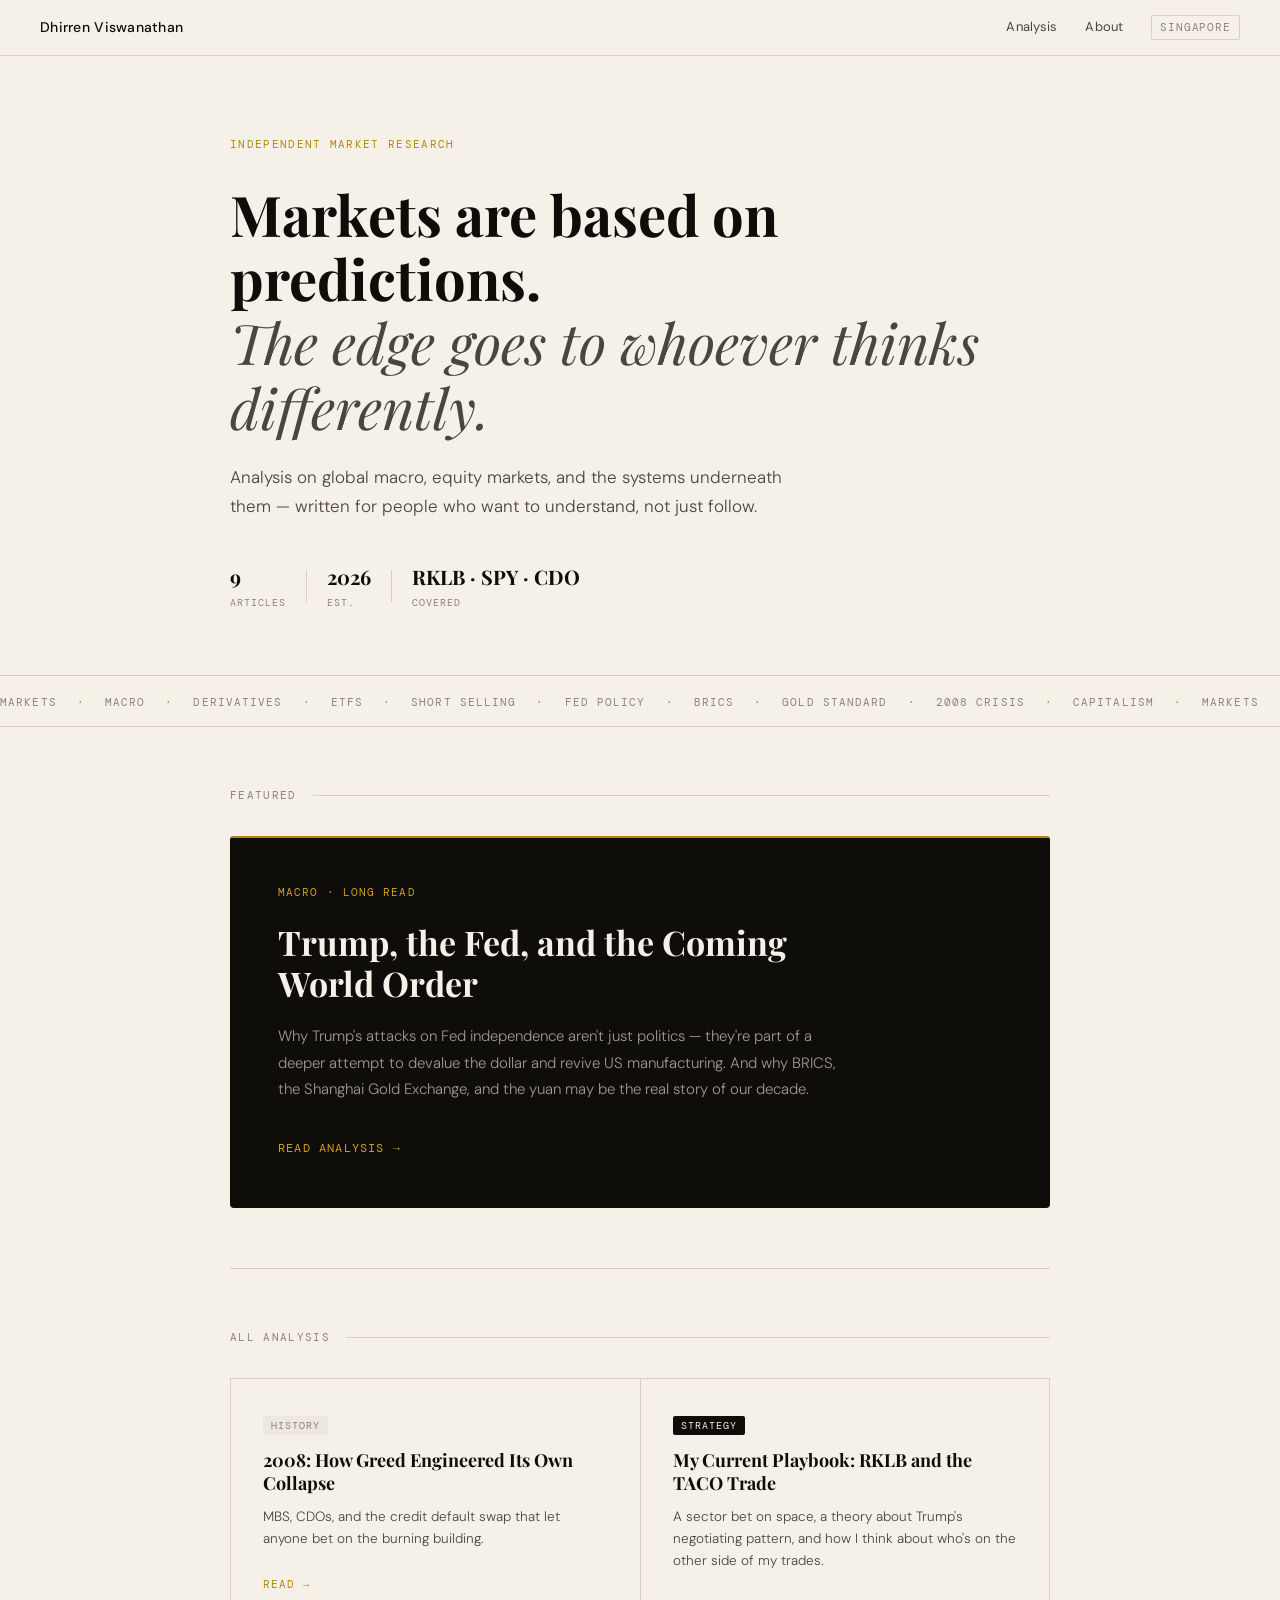
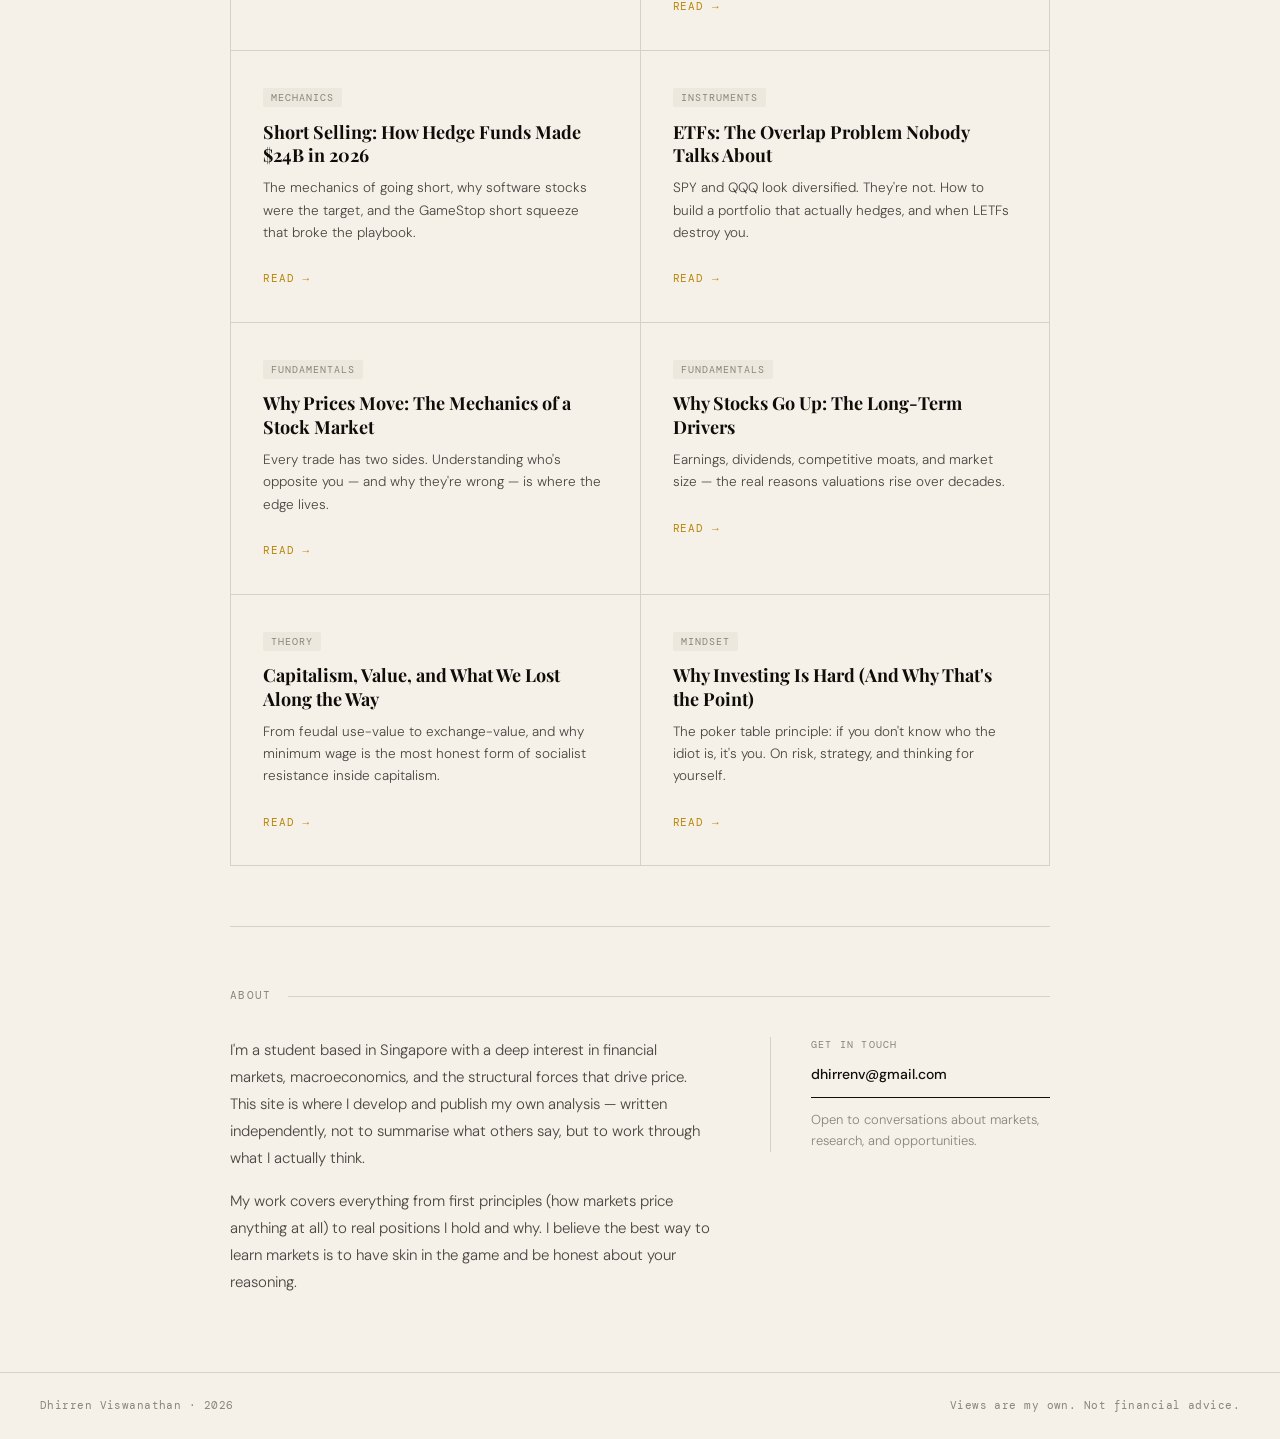
==== index.html @ b1c0773b "Add files via upload" ====
<!DOCTYPE html>
<html lang="en">
<head>
  <meta charset="UTF-8">
  <meta name="viewport" content="width=device-width, initial-scale=1.0">
  <title>Dhirren Viswanathan — Economics & Markets</title>
  <link rel="stylesheet" href="style.css">
  <link href="https://fonts.googleapis.com/css2?family=Playfair+Display:ital,wght@0,700;0,900;1,400;1,700&family=DM+Sans:wght@300;400;500&family=DM+Mono:wght@400&display=swap" rel="stylesheet">
</head>
<body>

<nav class="navbar">
  <span class="nav-name">Dhirren Viswanathan</span>
  <div class="nav-links">
    <a href="#articles">Analysis</a>
    <a href="#about">About</a>
    <span class="nav-tag">Singapore</span>
  </div>
</nav>

<header class="hero">
  <div class="hero-inner">
    <div class="hero-label">Independent Market Research</div>
    <h1 class="hero-title">
      Markets are based on predictions.<br>
      <em>The edge goes to whoever thinks differently.</em>
    </h1>
    <p class="hero-sub">
      Analysis on global macro, equity markets, and the systems underneath them —
      written for people who want to understand, not just follow.
    </p>
    <div class="hero-stats">
      <div class="stat"><span class="stat-num">9</span><span class="stat-label">Articles</span></div>
      <div class="stat-divider"></div>
      <div class="stat"><span class="stat-num">2026</span><span class="stat-label">Est.</span></div>
      <div class="stat-divider"></div>
      <div class="stat"><span class="stat-num">RKLB · SPY · CDO</span><span class="stat-label">Covered</span></div>
    </div>
  </div>
  <div class="hero-ticker" aria-hidden="true">
    <div class="ticker-track">
      <span>MARKETS</span><span class="dot">·</span>
      <span>MACRO</span><span class="dot">·</span>
      <span>DERIVATIVES</span><span class="dot">·</span>
      <span>ETFs</span><span class="dot">·</span>
      <span>SHORT SELLING</span><span class="dot">·</span>
      <span>FED POLICY</span><span class="dot">·</span>
      <span>BRICS</span><span class="dot">·</span>
      <span>GOLD STANDARD</span><span class="dot">·</span>
      <span>2008 CRISIS</span><span class="dot">·</span>
      <span>CAPITALISM</span><span class="dot">·</span>
      <span>MARKETS</span><span class="dot">·</span>
      <span>MACRO</span><span class="dot">·</span>
      <span>DERIVATIVES</span><span class="dot">·</span>
      <span>ETFs</span><span class="dot">·</span>
      <span>SHORT SELLING</span><span class="dot">·</span>
      <span>FED POLICY</span><span class="dot">·</span>
      <span>BRICS</span><span class="dot">·</span>
      <span>GOLD STANDARD</span><span class="dot">·</span>
      <span>2008 CRISIS</span><span class="dot">·</span>
      <span>CAPITALISM</span><span class="dot">·</span>
    </div>
  </div>
</header>

<main class="main-content">

  <!-- FEATURED -->
  <section class="section" id="articles">
    <div class="section-header">
      <span class="section-label">Featured</span>
      <div class="section-rule"></div>
    </div>

    <a href="articles/macro.html" class="featured-card">
      <div class="featured-tag">Macro · Long Read</div>
      <h2 class="featured-title">Trump, the Fed, and the Coming World Order</h2>
      <p class="featured-desc">
        Why Trump's attacks on Fed independence aren't just politics — they're part of a deeper attempt to devalue the dollar and revive US manufacturing. And why BRICS, the Shanghai Gold Exchange, and the yuan may be the real story of our decade.
      </p>
      <span class="featured-link">Read analysis →</span>
    </a>
  </section>

  <!-- ARTICLES GRID -->
  <section class="section">
    <div class="section-header">
      <span class="section-label">All Analysis</span>
      <div class="section-rule"></div>
    </div>

    <div class="articles-grid">

      <a href="articles/crisis.html" class="article-card">
        <div class="card-meta">
          <span class="card-tag">History</span>
        </div>
        <h3 class="card-title">2008: How Greed Engineered Its Own Collapse</h3>
        <p class="card-desc">MBS, CDOs, and the credit default swap that let anyone bet on the burning building.</p>
        <span class="card-link">Read →</span>
      </a>

      <a href="articles/strategy.html" class="article-card">
        <div class="card-meta">
          <span class="card-tag card-tag--highlight">Strategy</span>
        </div>
        <h3 class="card-title">My Current Playbook: RKLB and the TACO Trade</h3>
        <p class="card-desc">A sector bet on space, a theory about Trump's negotiating pattern, and how I think about who's on the other side of my trades.</p>
        <span class="card-link">Read →</span>
      </a>

      <a href="articles/shorting.html" class="article-card">
        <div class="card-meta">
          <span class="card-tag">Mechanics</span>
        </div>
        <h3 class="card-title">Short Selling: How Hedge Funds Made $24B in 2026</h3>
        <p class="card-desc">The mechanics of going short, why software stocks were the target, and the GameStop short squeeze that broke the playbook.</p>
        <span class="card-link">Read →</span>
      </a>

      <a href="articles/etf.html" class="article-card">
        <div class="card-meta">
          <span class="card-tag">Instruments</span>
        </div>
        <h3 class="card-title">ETFs: The Overlap Problem Nobody Talks About</h3>
        <p class="card-desc">SPY and QQQ look diversified. They're not. How to build a portfolio that actually hedges, and when LETFs destroy you.</p>
        <span class="card-link">Read →</span>
      </a>

      <a href="articles/market.html" class="article-card">
        <div class="card-meta">
          <span class="card-tag">Fundamentals</span>
        </div>
        <h3 class="card-title">Why Prices Move: The Mechanics of a Stock Market</h3>
        <p class="card-desc">Every trade has two sides. Understanding who's opposite you — and why they're wrong — is where the edge lives.</p>
        <span class="card-link">Read →</span>
      </a>

      <a href="articles/longterm.html" class="article-card">
        <div class="card-meta">
          <span class="card-tag">Fundamentals</span>
        </div>
        <h3 class="card-title">Why Stocks Go Up: The Long-Term Drivers</h3>
        <p class="card-desc">Earnings, dividends, competitive moats, and market size — the real reasons valuations rise over decades.</p>
        <span class="card-link">Read →</span>
      </a>

      <a href="articles/capitalism.html" class="article-card">
        <div class="card-meta">
          <span class="card-tag">Theory</span>
        </div>
        <h3 class="card-title">Capitalism, Value, and What We Lost Along the Way</h3>
        <p class="card-desc">From feudal use-value to exchange-value, and why minimum wage is the most honest form of socialist resistance inside capitalism.</p>
        <span class="card-link">Read →</span>
      </a>

      <a href="articles/intro.html" class="article-card">
        <div class="card-meta">
          <span class="card-tag">Mindset</span>
        </div>
        <h3 class="card-title">Why Investing Is Hard (And Why That's the Point)</h3>
        <p class="card-desc">The poker table principle: if you don't know who the idiot is, it's you. On risk, strategy, and thinking for yourself.</p>
        <span class="card-link">Read →</span>
      </a>

    </div>
  </section>

  <!-- ABOUT -->
  <section class="section about-section" id="about">
    <div class="section-header">
      <span class="section-label">About</span>
      <div class="section-rule"></div>
    </div>
    <div class="about-grid">
      <div>
        <p class="about-text">
          I'm a student based in Singapore with a deep interest in financial markets, macroeconomics, and the structural forces that drive price. This site is where I develop and publish my own analysis — written independently, not to summarise what others say, but to work through what I actually think.
        </p>
        <p class="about-text">
          My work covers everything from first principles (how markets price anything at all) to real positions I hold and why. I believe the best way to learn markets is to have skin in the game and be honest about your reasoning.
        </p>
      </div>
      <div class="about-contact">
        <p class="contact-label">Get in touch</p>
        <a href="mailto:dhirrenv@gmail.com" class="contact-email">dhirrenv@gmail.com</a>
        <p class="contact-note">Open to conversations about markets, research, and opportunities.</p>
      </div>
    </div>
  </section>

</main>

<footer class="footer">
  <span>Dhirren Viswanathan · 2026</span>
  <span>Views are my own. Not financial advice.</span>
</footer>

</body>
</html>
---- style.css ----
/* ============================================
   DHIRREN VISWANATHAN — ECONOMICS PORTFOLIO
   Editorial Finance Aesthetic
   ============================================ */

*, *::before, *::after {
  box-sizing: border-box;
  margin: 0;
  padding: 0;
}

:root {
  --cream: #f5f0e8;
  --ink: #0f0d0a;
  --ink-muted: #4a4540;
  --ink-faint: #8a847a;
  --gold: #b8860b;
  --gold-light: #d4a017;
  --rule: #d8d0c4;
  --card-bg: #faf8f4;
  --featured-bg: #0f0d0a;
  --featured-text: #f5f0e8;
  --tag-bg: #ede8de;
  --highlight-tag-bg: #0f0d0a;
  --highlight-tag-text: #f5f0e8;
  --transition: 0.2s ease;
}

html {
  font-size: 16px;
  scroll-behavior: smooth;
}

body {
  font-family: 'DM Sans', -apple-system, sans-serif;
  background: var(--cream);
  color: var(--ink);
  line-height: 1.6;
  -webkit-font-smoothing: antialiased;
}

/* ============== NAVBAR ============== */

.navbar {
  display: flex;
  justify-content: space-between;
  align-items: center;
  padding: 0 40px;
  height: 56px;
  border-bottom: 1px solid var(--rule);
  background: var(--cream);
  position: sticky;
  top: 0;
  z-index: 100;
}

.nav-name {
  font-family: 'DM Sans', sans-serif;
  font-size: 14px;
  font-weight: 500;
  letter-spacing: 0.02em;
  color: var(--ink);
}

.nav-links {
  display: flex;
  align-items: center;
  gap: 28px;
}

.nav-links a {
  font-size: 13px;
  color: var(--ink-muted);
  text-decoration: none;
  letter-spacing: 0.01em;
  transition: color var(--transition);
}

.nav-links a:hover {
  color: var(--ink);
}

.nav-tag {
  font-family: 'DM Mono', monospace;
  font-size: 11px;
  color: var(--ink-faint);
  letter-spacing: 0.08em;
  text-transform: uppercase;
  padding: 3px 8px;
  border: 1px solid var(--rule);
  border-radius: 2px;
}

/* ============== HERO ============== */

.hero {
  border-bottom: 1px solid var(--rule);
  overflow: hidden;
}

.hero-inner {
  max-width: 900px;
  margin: 0 auto;
  padding: 80px 40px 64px;
}

.hero-label {
  font-family: 'DM Mono', monospace;
  font-size: 11px;
  text-transform: uppercase;
  letter-spacing: 0.12em;
  color: var(--gold);
  margin-bottom: 28px;
}

.hero-title {
  font-family: 'Playfair Display', Georgia, serif;
  font-size: clamp(32px, 5vw, 56px);
  font-weight: 700;
  line-height: 1.15;
  color: var(--ink);
  margin-bottom: 24px;
  max-width: 780px;
}

.hero-title em {
  font-style: italic;
  font-weight: 400;
  color: var(--ink-muted);
}

.hero-sub {
  font-size: 17px;
  color: var(--ink-muted);
  max-width: 560px;
  line-height: 1.7;
  margin-bottom: 40px;
  font-weight: 300;
}

.hero-stats {
  display: flex;
  align-items: center;
  gap: 20px;
}

.stat {
  display: flex;
  flex-direction: column;
  gap: 2px;
}

.stat-num {
  font-family: 'Playfair Display', serif;
  font-size: 20px;
  font-weight: 700;
  color: var(--ink);
}

.stat-label {
  font-family: 'DM Mono', monospace;
  font-size: 10px;
  letter-spacing: 0.1em;
  text-transform: uppercase;
  color: var(--ink-faint);
}

.stat-divider {
  width: 1px;
  height: 32px;
  background: var(--rule);
}

/* TICKER */
.hero-ticker {
  border-top: 1px solid var(--rule);
  padding: 12px 0;
  overflow: hidden;
  white-space: nowrap;
}

.ticker-track {
  display: inline-flex;
  gap: 20px;
  animation: ticker 40s linear infinite;
}

.ticker-track span {
  font-family: 'DM Mono', monospace;
  font-size: 11px;
  letter-spacing: 0.1em;
  text-transform: uppercase;
  color: var(--ink-faint);
}

.ticker-track .dot {
  color: var(--gold);
}

@keyframes ticker {
  from { transform: translateX(0); }
  to { transform: translateX(-50%); }
}

/* ============== MAIN ============== */

.main-content {
  max-width: 900px;
  margin: 0 auto;
  padding: 0 40px;
}

.section {
  padding: 60px 0;
  border-bottom: 1px solid var(--rule);
}

.section:last-child {
  border-bottom: none;
}

.section-header {
  display: flex;
  align-items: center;
  gap: 16px;
  margin-bottom: 32px;
}

.section-label {
  font-family: 'DM Mono', monospace;
  font-size: 11px;
  text-transform: uppercase;
  letter-spacing: 0.12em;
  color: var(--ink-faint);
  white-space: nowrap;
}

.section-rule {
  flex: 1;
  height: 1px;
  background: var(--rule);
}

/* ============== FEATURED CARD ============== */

.featured-card {
  display: block;
  background: var(--featured-bg);
  color: var(--featured-text);
  text-decoration: none;
  padding: 48px;
  border-radius: 4px;
  transition: opacity var(--transition);
  position: relative;
  overflow: hidden;
}

.featured-card::before {
  content: '';
  position: absolute;
  top: 0;
  left: 0;
  right: 0;
  height: 2px;
  background: var(--gold);
}

.featured-card:hover {
  opacity: 0.92;
}

.featured-tag {
  font-family: 'DM Mono', monospace;
  font-size: 11px;
  text-transform: uppercase;
  letter-spacing: 0.1em;
  color: var(--gold-light);
  margin-bottom: 20px;
}

.featured-title {
  font-family: 'Playfair Display', serif;
  font-size: clamp(24px, 3vw, 34px);
  font-weight: 700;
  line-height: 1.2;
  color: #f5f0e8;
  margin-bottom: 20px;
  max-width: 600px;
}

.featured-desc {
  font-size: 15px;
  color: #a09890;
  max-width: 580px;
  line-height: 1.75;
  font-weight: 300;
  margin-bottom: 32px;
}

.featured-link {
  font-family: 'DM Mono', monospace;
  font-size: 12px;
  text-transform: uppercase;
  letter-spacing: 0.1em;
  color: var(--gold-light);
}

/* ============== ARTICLES GRID ============== */

.articles-grid {
  display: grid;
  grid-template-columns: 1fr 1fr;
  gap: 1px;
  background: var(--rule);
  border: 1px solid var(--rule);
}

.article-card {
  display: block;
  background: var(--cream);
  text-decoration: none;
  padding: 32px;
  transition: background var(--transition);
}

.article-card:hover {
  background: var(--card-bg);
}

.card-meta {
  margin-bottom: 12px;
}

.card-tag {
  font-family: 'DM Mono', monospace;
  font-size: 10px;
  text-transform: uppercase;
  letter-spacing: 0.1em;
  color: var(--ink-faint);
  background: var(--tag-bg);
  padding: 3px 8px;
  border-radius: 2px;
}

.card-tag--highlight {
  background: var(--highlight-tag-bg);
  color: #f5f0e8;
}

.card-title {
  font-family: 'Playfair Display', serif;
  font-size: 18px;
  font-weight: 700;
  color: var(--ink);
  line-height: 1.3;
  margin-bottom: 10px;
}

.card-desc {
  font-size: 13.5px;
  color: var(--ink-muted);
  line-height: 1.65;
  margin-bottom: 20px;
  font-weight: 300;
}

.card-link {
  font-family: 'DM Mono', monospace;
  font-size: 11px;
  text-transform: uppercase;
  letter-spacing: 0.08em;
  color: var(--gold);
}

/* ============== ABOUT ============== */

.about-section {}

.about-grid {
  display: grid;
  grid-template-columns: 1fr 280px;
  gap: 60px;
  align-items: start;
}

.about-text {
  font-size: 15px;
  color: var(--ink-muted);
  line-height: 1.8;
  margin-bottom: 16px;
  font-weight: 300;
}

.about-contact {
  border-left: 1px solid var(--rule);
  padding-left: 40px;
}

.contact-label {
  font-family: 'DM Mono', monospace;
  font-size: 10px;
  text-transform: uppercase;
  letter-spacing: 0.12em;
  color: var(--ink-faint);
  margin-bottom: 10px;
}

.contact-email {
  display: block;
  font-size: 14px;
  color: var(--ink);
  text-decoration: none;
  font-weight: 500;
  margin-bottom: 12px;
  border-bottom: 1px solid var(--ink);
  padding-bottom: 12px;
  transition: color var(--transition);
}

.contact-email:hover {
  color: var(--gold);
  border-color: var(--gold);
}

.contact-note {
  font-size: 13px;
  color: var(--ink-faint);
  line-height: 1.6;
  font-weight: 300;
}

/* ============== FOOTER ============== */

.footer {
  display: flex;
  justify-content: space-between;
  align-items: center;
  padding: 24px 40px;
  border-top: 1px solid var(--rule);
  font-family: 'DM Mono', monospace;
  font-size: 11px;
  color: var(--ink-faint);
  letter-spacing: 0.04em;
  max-width: 100%;
}

/* ============== ARTICLE PAGE ============== */

.article-page {
  max-width: 680px;
  margin: 0 auto;
  padding: 60px 40px 100px;
}

.article-back {
  font-family: 'DM Mono', monospace;
  font-size: 11px;
  text-transform: uppercase;
  letter-spacing: 0.1em;
  color: var(--ink-faint);
  text-decoration: none;
  display: inline-block;
  margin-bottom: 40px;
  transition: color var(--transition);
}

.article-back:hover {
  color: var(--ink);
}

.article-eyebrow {
  font-family: 'DM Mono', monospace;
  font-size: 11px;
  text-transform: uppercase;
  letter-spacing: 0.12em;
  color: var(--gold);
  margin-bottom: 16px;
}

.article-title {
  font-family: 'Playfair Display', serif;
  font-size: clamp(28px, 4vw, 42px);
  font-weight: 700;
  line-height: 1.2;
  color: var(--ink);
  margin-bottom: 24px;
}

.article-rule {
  height: 1px;
  background: var(--rule);
  margin: 32px 0;
}

.article-body p {
  font-size: 16px;
  line-height: 1.85;
  color: #2a2520;
  margin-bottom: 24px;
  font-weight: 300;
}

.article-body h2 {
  font-family: 'Playfair Display', serif;
  font-size: 22px;
  font-weight: 700;
  color: var(--ink);
  margin: 40px 0 16px;
}

.article-body strong {
  font-weight: 500;
  color: var(--ink);
}

/* ============== RESPONSIVE ============== */

@media (max-width: 700px) {
  .navbar {
    padding: 0 20px;
  }

  .hero-inner {
    padding: 48px 20px 40px;
  }

  .main-content {
    padding: 0 20px;
  }

  .articles-grid {
    grid-template-columns: 1fr;
  }

  .about-grid {
    grid-template-columns: 1fr;
    gap: 32px;
  }

  .about-contact {
    border-left: none;
    border-top: 1px solid var(--rule);
    padding-left: 0;
    padding-top: 24px;
  }

  .featured-card {
    padding: 28px;
  }

  .footer {
    flex-direction: column;
    gap: 8px;
    text-align: center;
    padding: 20px;
  }
}
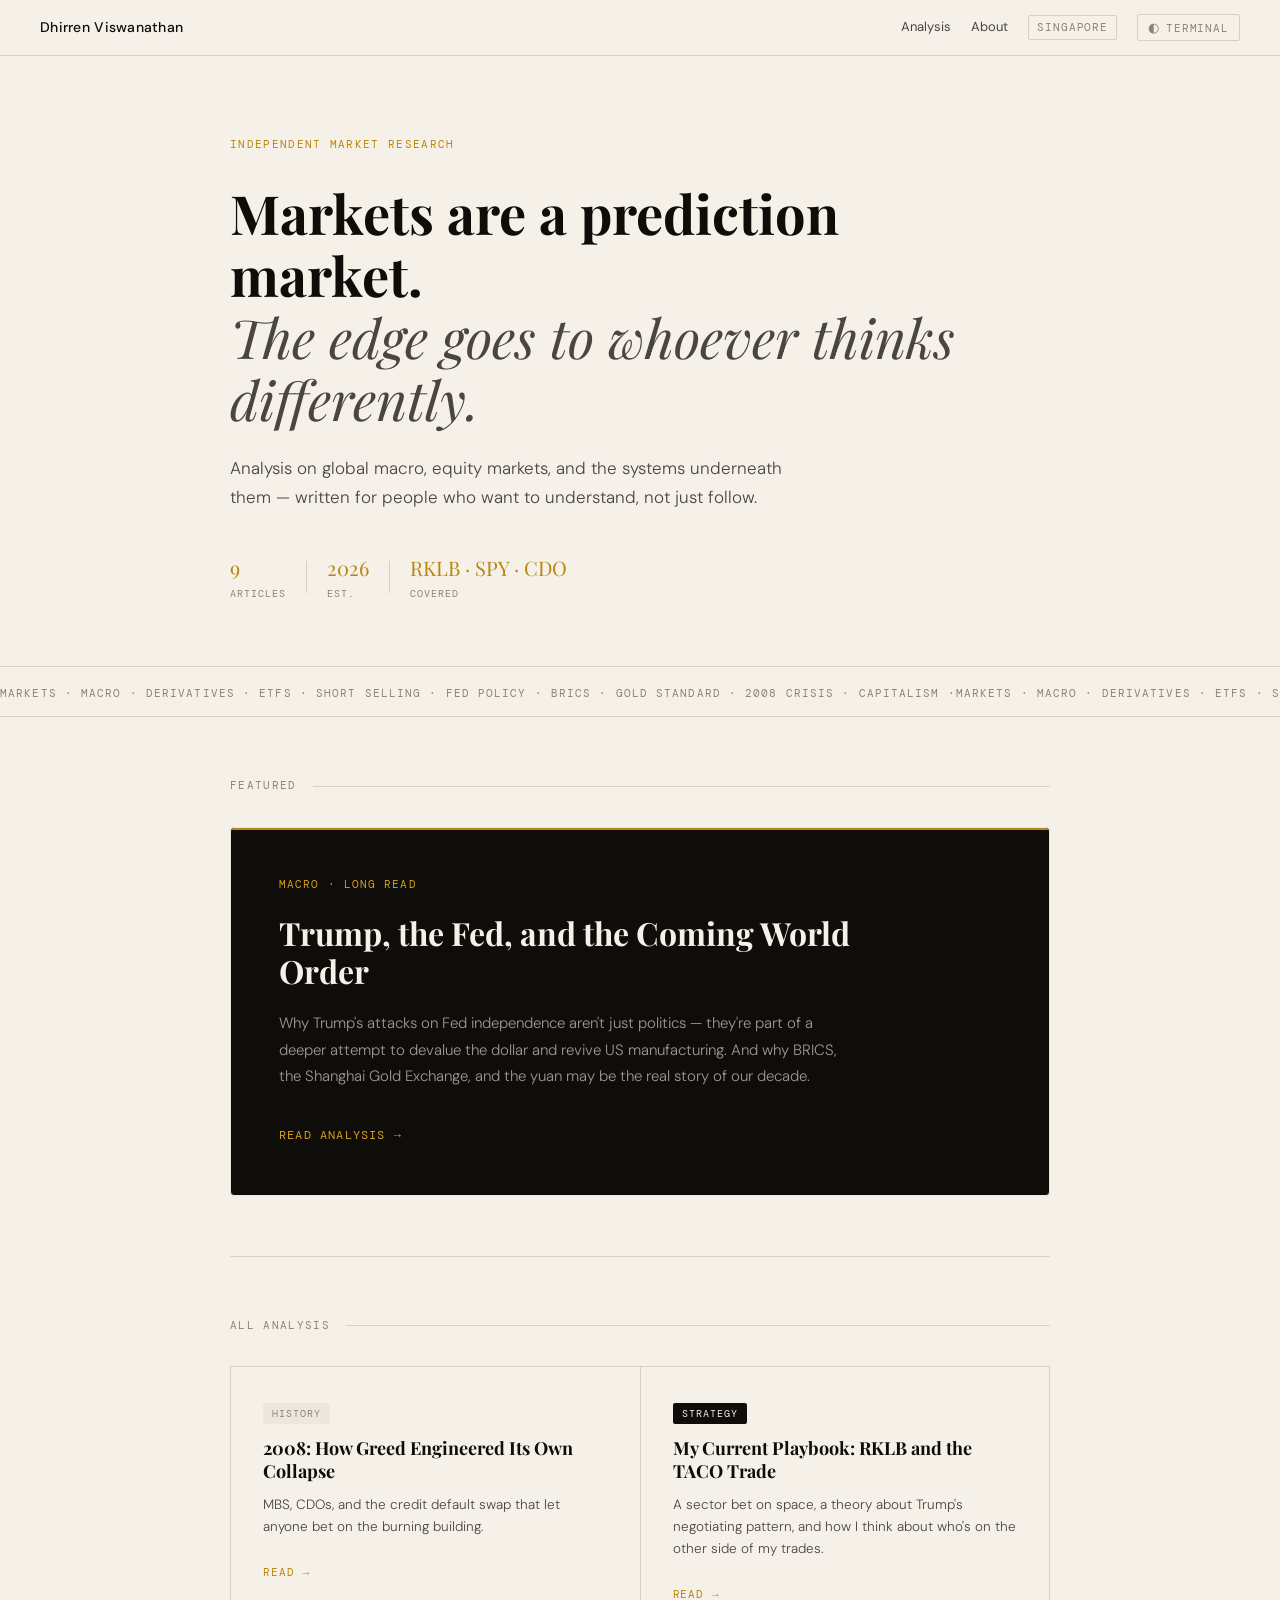
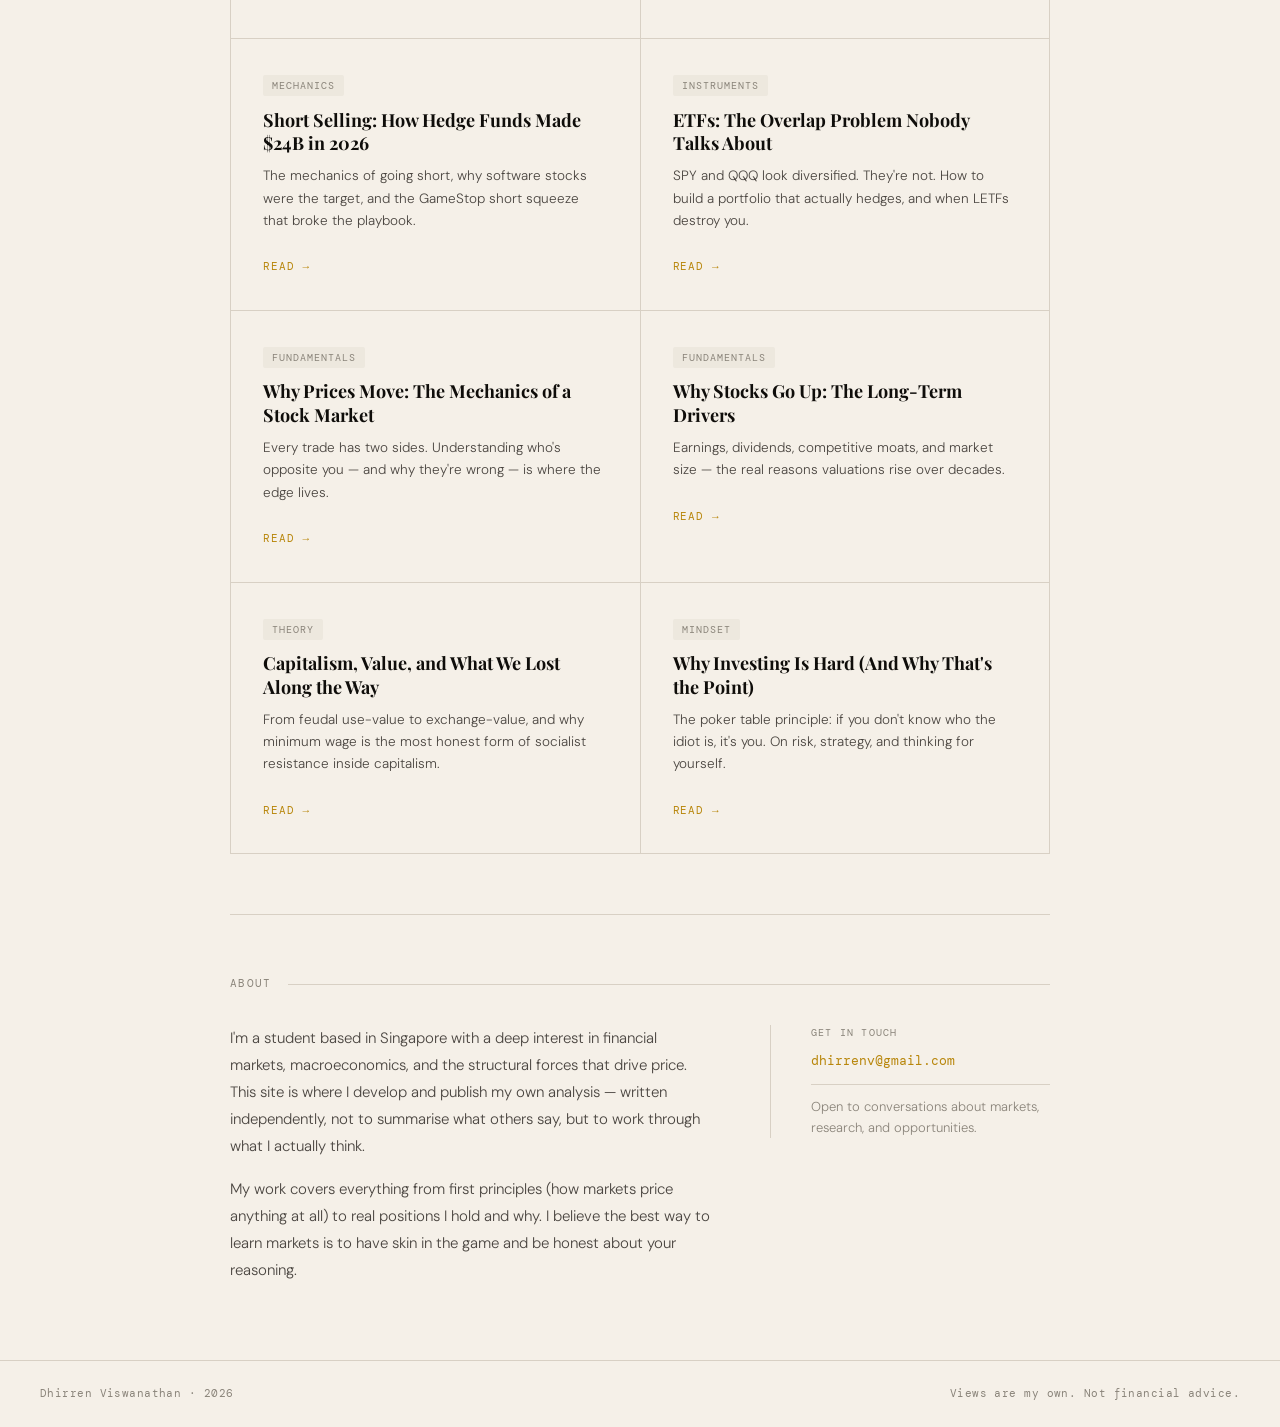
==== commit 66fba67d: "Update index.html to include dark and lightmode" ====
--- a/index.html
+++ b/index.html
@@ -4,8 +4,297 @@
   <meta charset="UTF-8">
   <meta name="viewport" content="width=device-width, initial-scale=1.0">
   <title>Dhirren Viswanathan — Economics & Markets</title>
-  <link rel="stylesheet" href="style.css">
   <link href="https://fonts.googleapis.com/css2?family=Playfair+Display:ital,wght@0,700;0,900;1,400;1,700&family=DM+Sans:wght@300;400;500&family=DM+Mono:wght@400&display=swap" rel="stylesheet">
+  <style>
+
+    /* ============================================
+       LIGHT THEME (default)
+    ============================================ */
+    :root {
+      --bg:              #f5f0e8;
+      --bg-card:         #faf8f4;
+      --bg-raise:        #ede8de;
+      --accent:          #b8860b;
+      --accent-light:    #d4a017;
+      --accent-muted:    #ede8de;
+      --accent-faint:    #8a847a;
+      --text:            #0f0d0a;
+      --text-muted:      #4a4540;
+      --text-faint:      #8a847a;
+      --rule:            #d8d0c4;
+      --featured-bg:     #0f0d0a;
+      --featured-text:   #f5f0e8;
+      --featured-sub:    #a09890;
+      --tag-bg:          #ede8de;
+      --tag-text:        #8a847a;
+      --tag-hi-bg:       #0f0d0a;
+      --tag-hi-text:     #f5f0e8;
+      --nav-name-font:   'DM Sans', sans-serif;
+      --nav-name-color:  #0f0d0a;
+      --stat-num-font:   'Playfair Display', serif;
+      --transition:      0.25s ease;
+    }
+
+    /* ============================================
+       DARK TERMINAL THEME
+    ============================================ */
+    body[data-theme="dark"] {
+      --bg:              #0a0e0a;
+      --bg-card:         #0f140f;
+      --bg-raise:        #131a13;
+      --accent:          #00ff41;
+      --accent-light:    #00cc33;
+      --accent-muted:    #1a3a1a;
+      --accent-faint:    #4a6a4a;
+      --text:            #e8f5e8;
+      --text-muted:      #7a9a7a;
+      --text-faint:      #4a6a4a;
+      --rule:            #1a2a1a;
+      --featured-bg:     #0f140f;
+      --featured-text:   #e8f5e8;
+      --featured-sub:    #4a6a4a;
+      --tag-bg:          #131a13;
+      --tag-text:        #4a6a4a;
+      --tag-hi-bg:       #1a3a1a;
+      --tag-hi-text:     #00ff41;
+      --nav-name-font:   'DM Mono', monospace;
+      --nav-name-color:  #00ff41;
+      --stat-num-font:   'DM Mono', monospace;
+    }
+
+    /* ============================================
+       BASE
+    ============================================ */
+    *, *::before, *::after { box-sizing: border-box; margin: 0; padding: 0; }
+    html { font-size: 16px; scroll-behavior: smooth; }
+    body {
+      font-family: 'DM Sans', sans-serif;
+      background: var(--bg);
+      color: var(--text);
+      line-height: 1.6;
+      -webkit-font-smoothing: antialiased;
+      transition: background var(--transition), color var(--transition);
+    }
+
+    /* ============================================
+       TOGGLE BUTTON
+    ============================================ */
+    .theme-toggle {
+      background: none;
+      border: 1px solid var(--rule);
+      color: var(--text-faint);
+      font-family: 'DM Mono', monospace;
+      font-size: 11px;
+      letter-spacing: 0.08em;
+      text-transform: uppercase;
+      padding: 4px 10px;
+      border-radius: 2px;
+      cursor: pointer;
+      transition: all var(--transition);
+      display: flex;
+      align-items: center;
+      gap: 6px;
+    }
+    .theme-toggle:hover { border-color: var(--accent); color: var(--accent); }
+    .toggle-icon { font-size: 13px; }
+
+    /* ============================================
+       NAVBAR
+    ============================================ */
+    .navbar {
+      display: flex;
+      justify-content: space-between;
+      align-items: center;
+      padding: 0 40px;
+      height: 56px;
+      border-bottom: 1px solid var(--rule);
+      background: var(--bg);
+      position: sticky;
+      top: 0;
+      z-index: 100;
+      transition: background var(--transition), border-color var(--transition);
+    }
+    .nav-name {
+      font-family: var(--nav-name-font);
+      font-size: 14px;
+      font-weight: 500;
+      letter-spacing: 0.02em;
+      color: var(--nav-name-color);
+      transition: color var(--transition), font-family var(--transition);
+    }
+    .nav-links { display: flex; align-items: center; gap: 20px; }
+    .nav-links a { font-size: 13px; color: var(--text-muted); text-decoration: none; transition: color var(--transition); }
+    .nav-links a:hover { color: var(--text); }
+    .nav-tag {
+      font-family: 'DM Mono', monospace;
+      font-size: 11px;
+      color: var(--text-faint);
+      letter-spacing: 0.08em;
+      text-transform: uppercase;
+      padding: 3px 8px;
+      border: 1px solid var(--rule);
+      border-radius: 2px;
+      transition: border-color var(--transition), color var(--transition);
+    }
+
+    /* ============================================
+       HERO
+    ============================================ */
+    .hero { border-bottom: 1px solid var(--rule); overflow: hidden; transition: border-color var(--transition); }
+    .hero-inner { max-width: 900px; margin: 0 auto; padding: 80px 40px 64px; }
+    .hero-label {
+      font-family: 'DM Mono', monospace;
+      font-size: 11px;
+      text-transform: uppercase;
+      letter-spacing: 0.12em;
+      color: var(--accent);
+      margin-bottom: 28px;
+      display: flex;
+      align-items: center;
+      gap: 10px;
+      transition: color var(--transition);
+    }
+    .hero-label .blink-dot {
+      width: 7px; height: 7px; border-radius: 50%;
+      background: var(--accent);
+      display: none;
+      transition: background var(--transition);
+    }
+    body[data-theme="dark"] .hero-label .blink-dot {
+      display: inline-block;
+      animation: blink 1.5s step-end infinite;
+    }
+    @keyframes blink { 0%,100%{opacity:1} 50%{opacity:0} }
+
+    .hero-title {
+      font-family: 'Playfair Display', Georgia, serif;
+      font-size: clamp(32px, 5vw, 54px);
+      font-weight: 700;
+      line-height: 1.15;
+      color: var(--text);
+      margin-bottom: 24px;
+      max-width: 780px;
+      transition: color var(--transition);
+    }
+    .hero-title em { font-style: italic; font-weight: 400; color: var(--text-muted); transition: color var(--transition); }
+    .hero-sub { font-size: 17px; color: var(--text-muted); max-width: 560px; line-height: 1.7; margin-bottom: 40px; font-weight: 300; transition: color var(--transition); }
+
+    .hero-stats { display: flex; align-items: center; gap: 20px; }
+    .stat { display: flex; flex-direction: column; gap: 2px; }
+    .stat-num {
+      font-family: var(--stat-num-font);
+      font-size: 20px;
+      color: var(--accent);
+      transition: color var(--transition), font-family var(--transition);
+    }
+    body[data-theme="dark"] .stat-num { font-size: 16px; }
+    .stat-label { font-family: 'DM Mono', monospace; font-size: 10px; letter-spacing: 0.1em; text-transform: uppercase; color: var(--text-faint); transition: color var(--transition); }
+    .stat-divider { width: 1px; height: 32px; background: var(--rule); transition: background var(--transition); }
+
+    /* TICKER */
+    .hero-ticker { border-top: 1px solid var(--rule); padding: 12px 0; overflow: hidden; transition: border-color var(--transition); }
+    .ticker-track { display: inline-flex; animation: ticker 30s linear infinite; will-change: transform; }
+    .ticker-set { font-family: 'DM Mono', monospace; font-size: 11px; letter-spacing: 0.1em; text-transform: uppercase; color: var(--text-faint); white-space: nowrap; display: inline-block; transition: color var(--transition); }
+    @keyframes ticker { from { transform: translateX(0); } to { transform: translateX(-50%); } }
+
+    /* ============================================
+       MAIN / SECTIONS
+    ============================================ */
+    .main-content { max-width: 900px; margin: 0 auto; padding: 0 40px; }
+    .section { padding: 60px 0; border-bottom: 1px solid var(--rule); transition: border-color var(--transition); }
+    .section:last-child { border-bottom: none; }
+    .section-header { display: flex; align-items: center; gap: 16px; margin-bottom: 32px; }
+    .section-label { font-family: 'DM Mono', monospace; font-size: 11px; text-transform: uppercase; letter-spacing: 0.12em; color: var(--text-faint); white-space: nowrap; transition: color var(--transition); }
+    .section-rule { flex: 1; height: 1px; background: var(--rule); transition: background var(--transition); }
+
+    /* FEATURED */
+    .featured-card {
+      display: block;
+      background: var(--featured-bg);
+      text-decoration: none;
+      padding: 48px;
+      border-radius: 4px;
+      border: 1px solid var(--accent-muted);
+      transition: border-color var(--transition), background var(--transition), opacity var(--transition);
+      position: relative;
+      overflow: hidden;
+    }
+    .featured-card::before { content: ''; position: absolute; top: 0; left: 0; right: 0; height: 2px; background: var(--accent); transition: background var(--transition); }
+    .featured-card:hover { opacity: 0.9; border-color: var(--accent); }
+    .featured-tag { font-family: 'DM Mono', monospace; font-size: 11px; text-transform: uppercase; letter-spacing: 0.1em; color: var(--accent-light); margin-bottom: 20px; transition: color var(--transition); }
+    .featured-title { font-family: 'Playfair Display', serif; font-size: clamp(22px, 3vw, 32px); font-weight: 700; line-height: 1.2; color: var(--featured-text); margin-bottom: 20px; max-width: 600px; transition: color var(--transition); }
+    .featured-desc { font-size: 15px; color: var(--featured-sub); max-width: 580px; line-height: 1.75; font-weight: 300; margin-bottom: 32px; transition: color var(--transition); }
+    .featured-link { font-family: 'DM Mono', monospace; font-size: 12px; text-transform: uppercase; letter-spacing: 0.1em; color: var(--accent-light); transition: color var(--transition); }
+
+    /* ARTICLES GRID */
+    .articles-grid { display: grid; grid-template-columns: 1fr 1fr; gap: 1px; background: var(--rule); border: 1px solid var(--rule); transition: background var(--transition), border-color var(--transition); }
+    .article-card { display: block; background: var(--bg); text-decoration: none; padding: 32px; transition: background var(--transition); }
+    .article-card:hover { background: var(--bg-card); }
+    .card-meta { margin-bottom: 12px; }
+    .card-tag {
+      font-family: 'DM Mono', monospace;
+      font-size: 10px;
+      text-transform: uppercase;
+      letter-spacing: 0.1em;
+      color: var(--tag-text);
+      background: var(--tag-bg);
+      padding: 3px 8px;
+      border-radius: 2px;
+      border: 1px solid transparent;
+      transition: all var(--transition);
+    }
+    body[data-theme="dark"] .card-tag { border-color: var(--accent-muted); }
+    .card-tag--highlight { background: var(--tag-hi-bg); color: var(--tag-hi-text); }
+    body[data-theme="dark"] .card-tag--highlight { border-color: var(--accent-light); }
+    .card-title { font-family: 'Playfair Display', serif; font-size: 18px; font-weight: 700; color: var(--text); line-height: 1.3; margin-bottom: 10px; transition: color var(--transition); }
+    .card-desc { font-size: 13.5px; color: var(--text-muted); line-height: 1.65; margin-bottom: 20px; font-weight: 300; transition: color var(--transition); }
+    .card-link { font-family: 'DM Mono', monospace; font-size: 11px; text-transform: uppercase; letter-spacing: 0.08em; color: var(--accent); transition: color var(--transition); }
+
+    /* ABOUT */
+    .about-grid { display: grid; grid-template-columns: 1fr 280px; gap: 60px; align-items: start; }
+    .about-text { font-size: 15px; color: var(--text-muted); line-height: 1.8; margin-bottom: 16px; font-weight: 300; transition: color var(--transition); }
+    .about-contact { border-left: 1px solid var(--rule); padding-left: 40px; transition: border-color var(--transition); }
+    .contact-label { font-family: 'DM Mono', monospace; font-size: 10px; text-transform: uppercase; letter-spacing: 0.12em; color: var(--text-faint); margin-bottom: 10px; transition: color var(--transition); }
+    .contact-email {
+      display: block;
+      font-family: 'DM Mono', monospace;
+      font-size: 13px;
+      color: var(--accent);
+      text-decoration: none;
+      margin-bottom: 12px;
+      border-bottom: 1px solid var(--rule);
+      padding-bottom: 12px;
+      transition: color var(--transition), border-color var(--transition);
+    }
+    .contact-email:hover { color: var(--text); }
+    .contact-note { font-size: 13px; color: var(--text-faint); line-height: 1.6; font-weight: 300; transition: color var(--transition); }
+
+    /* FOOTER */
+    .footer {
+      display: flex;
+      justify-content: space-between;
+      align-items: center;
+      padding: 24px 40px;
+      border-top: 1px solid var(--rule);
+      font-family: 'DM Mono', monospace;
+      font-size: 11px;
+      color: var(--text-faint);
+      letter-spacing: 0.04em;
+      transition: border-color var(--transition), color var(--transition);
+    }
+
+    /* RESPONSIVE */
+    @media (max-width: 700px) {
+      .navbar { padding: 0 20px; }
+      .hero-inner { padding: 48px 20px 40px; }
+      .main-content { padding: 0 20px; }
+      .articles-grid { grid-template-columns: 1fr; }
+      .about-grid { grid-template-columns: 1fr; gap: 32px; }
+      .about-contact { border-left: none; border-top: 1px solid var(--rule); padding-left: 0; padding-top: 24px; }
+      .featured-card { padding: 28px; }
+      .footer { flex-direction: column; gap: 8px; text-align: center; padding: 20px; }
+    }
+  </style>
 </head>
 <body>
 
@@ -15,14 +304,21 @@
     <a href="#articles">Analysis</a>
     <a href="#about">About</a>
     <span class="nav-tag">Singapore</span>
+    <button class="theme-toggle" id="themeToggle" aria-label="Toggle theme">
+      <span class="toggle-icon">◐</span>
+      <span class="toggle-label">Terminal</span>
+    </button>
   </div>
 </nav>
 
 <header class="hero">
   <div class="hero-inner">
-    <div class="hero-label">Independent Market Research</div>
+    <div class="hero-label">
+      <span class="blink-dot"></span>
+      Independent Market Research
+    </div>
     <h1 class="hero-title">
-      Markets are based on predictions.<br>
+      Markets are a prediction market.<br>
       <em>The edge goes to whoever thinks differently.</em>
     </h1>
     <p class="hero-sub">
@@ -39,39 +335,18 @@
   </div>
   <div class="hero-ticker" aria-hidden="true">
     <div class="ticker-track">
-      <span>MARKETS</span><span class="dot">·</span>
-      <span>MACRO</span><span class="dot">·</span>
-      <span>DERIVATIVES</span><span class="dot">·</span>
-      <span>ETFs</span><span class="dot">·</span>
-      <span>SHORT SELLING</span><span class="dot">·</span>
-      <span>FED POLICY</span><span class="dot">·</span>
-      <span>BRICS</span><span class="dot">·</span>
-      <span>GOLD STANDARD</span><span class="dot">·</span>
-      <span>2008 CRISIS</span><span class="dot">·</span>
-      <span>CAPITALISM</span><span class="dot">·</span>
-      <span>MARKETS</span><span class="dot">·</span>
-      <span>MACRO</span><span class="dot">·</span>
-      <span>DERIVATIVES</span><span class="dot">·</span>
-      <span>ETFs</span><span class="dot">·</span>
-      <span>SHORT SELLING</span><span class="dot">·</span>
-      <span>FED POLICY</span><span class="dot">·</span>
-      <span>BRICS</span><span class="dot">·</span>
-      <span>GOLD STANDARD</span><span class="dot">·</span>
-      <span>2008 CRISIS</span><span class="dot">·</span>
-      <span>CAPITALISM</span><span class="dot">·</span>
+      <span class="ticker-set">MARKETS · MACRO · DERIVATIVES · ETFs · SHORT SELLING · FED POLICY · BRICS · GOLD STANDARD · 2008 CRISIS · CAPITALISM · </span><span class="ticker-set">MARKETS · MACRO · DERIVATIVES · ETFs · SHORT SELLING · FED POLICY · BRICS · GOLD STANDARD · 2008 CRISIS · CAPITALISM · </span>
     </div>
   </div>
 </header>
 
 <main class="main-content">
 
-  <!-- FEATURED -->
   <section class="section" id="articles">
     <div class="section-header">
       <span class="section-label">Featured</span>
       <div class="section-rule"></div>
     </div>
-
     <a href="articles/macro.html" class="featured-card">
       <div class="featured-tag">Macro · Long Read</div>
       <h2 class="featured-title">Trump, the Fed, and the Coming World Order</h2>
@@ -82,82 +357,64 @@
     </a>
   </section>
 
-  <!-- ARTICLES GRID -->
   <section class="section">
     <div class="section-header">
       <span class="section-label">All Analysis</span>
       <div class="section-rule"></div>
     </div>
-
     <div class="articles-grid">
 
       <a href="articles/crisis.html" class="article-card">
-        <div class="card-meta">
-          <span class="card-tag">History</span>
-        </div>
+        <div class="card-meta"><span class="card-tag">History</span></div>
         <h3 class="card-title">2008: How Greed Engineered Its Own Collapse</h3>
         <p class="card-desc">MBS, CDOs, and the credit default swap that let anyone bet on the burning building.</p>
         <span class="card-link">Read →</span>
       </a>
 
       <a href="articles/strategy.html" class="article-card">
-        <div class="card-meta">
-          <span class="card-tag card-tag--highlight">Strategy</span>
-        </div>
+        <div class="card-meta"><span class="card-tag card-tag--highlight">Strategy</span></div>
         <h3 class="card-title">My Current Playbook: RKLB and the TACO Trade</h3>
         <p class="card-desc">A sector bet on space, a theory about Trump's negotiating pattern, and how I think about who's on the other side of my trades.</p>
         <span class="card-link">Read →</span>
       </a>
 
       <a href="articles/shorting.html" class="article-card">
-        <div class="card-meta">
-          <span class="card-tag">Mechanics</span>
-        </div>
+        <div class="card-meta"><span class="card-tag">Mechanics</span></div>
         <h3 class="card-title">Short Selling: How Hedge Funds Made $24B in 2026</h3>
         <p class="card-desc">The mechanics of going short, why software stocks were the target, and the GameStop short squeeze that broke the playbook.</p>
         <span class="card-link">Read →</span>
       </a>
 
       <a href="articles/etf.html" class="article-card">
-        <div class="card-meta">
-          <span class="card-tag">Instruments</span>
-        </div>
+        <div class="card-meta"><span class="card-tag">Instruments</span></div>
         <h3 class="card-title">ETFs: The Overlap Problem Nobody Talks About</h3>
         <p class="card-desc">SPY and QQQ look diversified. They're not. How to build a portfolio that actually hedges, and when LETFs destroy you.</p>
         <span class="card-link">Read →</span>
       </a>
 
       <a href="articles/market.html" class="article-card">
-        <div class="card-meta">
-          <span class="card-tag">Fundamentals</span>
-        </div>
+        <div class="card-meta"><span class="card-tag">Fundamentals</span></div>
         <h3 class="card-title">Why Prices Move: The Mechanics of a Stock Market</h3>
         <p class="card-desc">Every trade has two sides. Understanding who's opposite you — and why they're wrong — is where the edge lives.</p>
         <span class="card-link">Read →</span>
       </a>
 
       <a href="articles/longterm.html" class="article-card">
-        <div class="card-meta">
-          <span class="card-tag">Fundamentals</span>
-        </div>
+        <div class="card-meta"><span class="card-tag">Fundamentals</span></div>
         <h3 class="card-title">Why Stocks Go Up: The Long-Term Drivers</h3>
         <p class="card-desc">Earnings, dividends, competitive moats, and market size — the real reasons valuations rise over decades.</p>
         <span class="card-link">Read →</span>
       </a>
 
       <a href="articles/capitalism.html" class="article-card">
-        <div class="card-meta">
-          <span class="card-tag">Theory</span>
-        </div>
+        <div class="card-meta"><span class="card-tag">Theory</span></div>
         <h3 class="card-title">Capitalism, Value, and What We Lost Along the Way</h3>
         <p class="card-desc">From feudal use-value to exchange-value, and why minimum wage is the most honest form of socialist resistance inside capitalism.</p>
         <span class="card-link">Read →</span>
       </a>
 
       <a href="articles/intro.html" class="article-card">
-        <div class="card-meta">
-          <span class="card-tag">Mindset</span>
-        </div>
+        <div class="card-meta"><span class="card-tag">Mindset</span></div>
         <h3 class="card-title">Why Investing Is Hard (And Why That's the Point)</h3>
         <p class="card-desc">The poker table principle: if you don't know who the idiot is, it's you. On risk, strategy, and thinking for yourself.</p>
         <span class="card-link">Read →</span>
@@ -166,7 +423,6 @@
     </div>
   </section>
 
-  <!-- ABOUT -->
   <section class="section about-section" id="about">
     <div class="section-header">
       <span class="section-label">About</span>
@@ -196,5 +452,31 @@
   <span>Views are my own. Not financial advice.</span>
 </footer>
 
+<script>
+  const toggle = document.getElementById('themeToggle');
+  const label  = toggle.querySelector('.toggle-label');
+  const body   = document.body;
+
+  // Load saved preference
+  const saved = localStorage.getItem('theme');
+  if (saved === 'dark') {
+    body.dataset.theme = 'dark';
+    label.textContent = 'Classic';
+  }
+
+  toggle.addEventListener('click', () => {
+    const isDark = body.dataset.theme === 'dark';
+    if (isDark) {
+      delete body.dataset.theme;
+      label.textContent = 'Terminal';
+      localStorage.setItem('theme', 'light');
+    } else {
+      body.dataset.theme = 'dark';
+      label.textContent = 'Classic';
+      localStorage.setItem('theme', 'dark');
+    }
+  });
+</script>
+
 </body>
 </html>
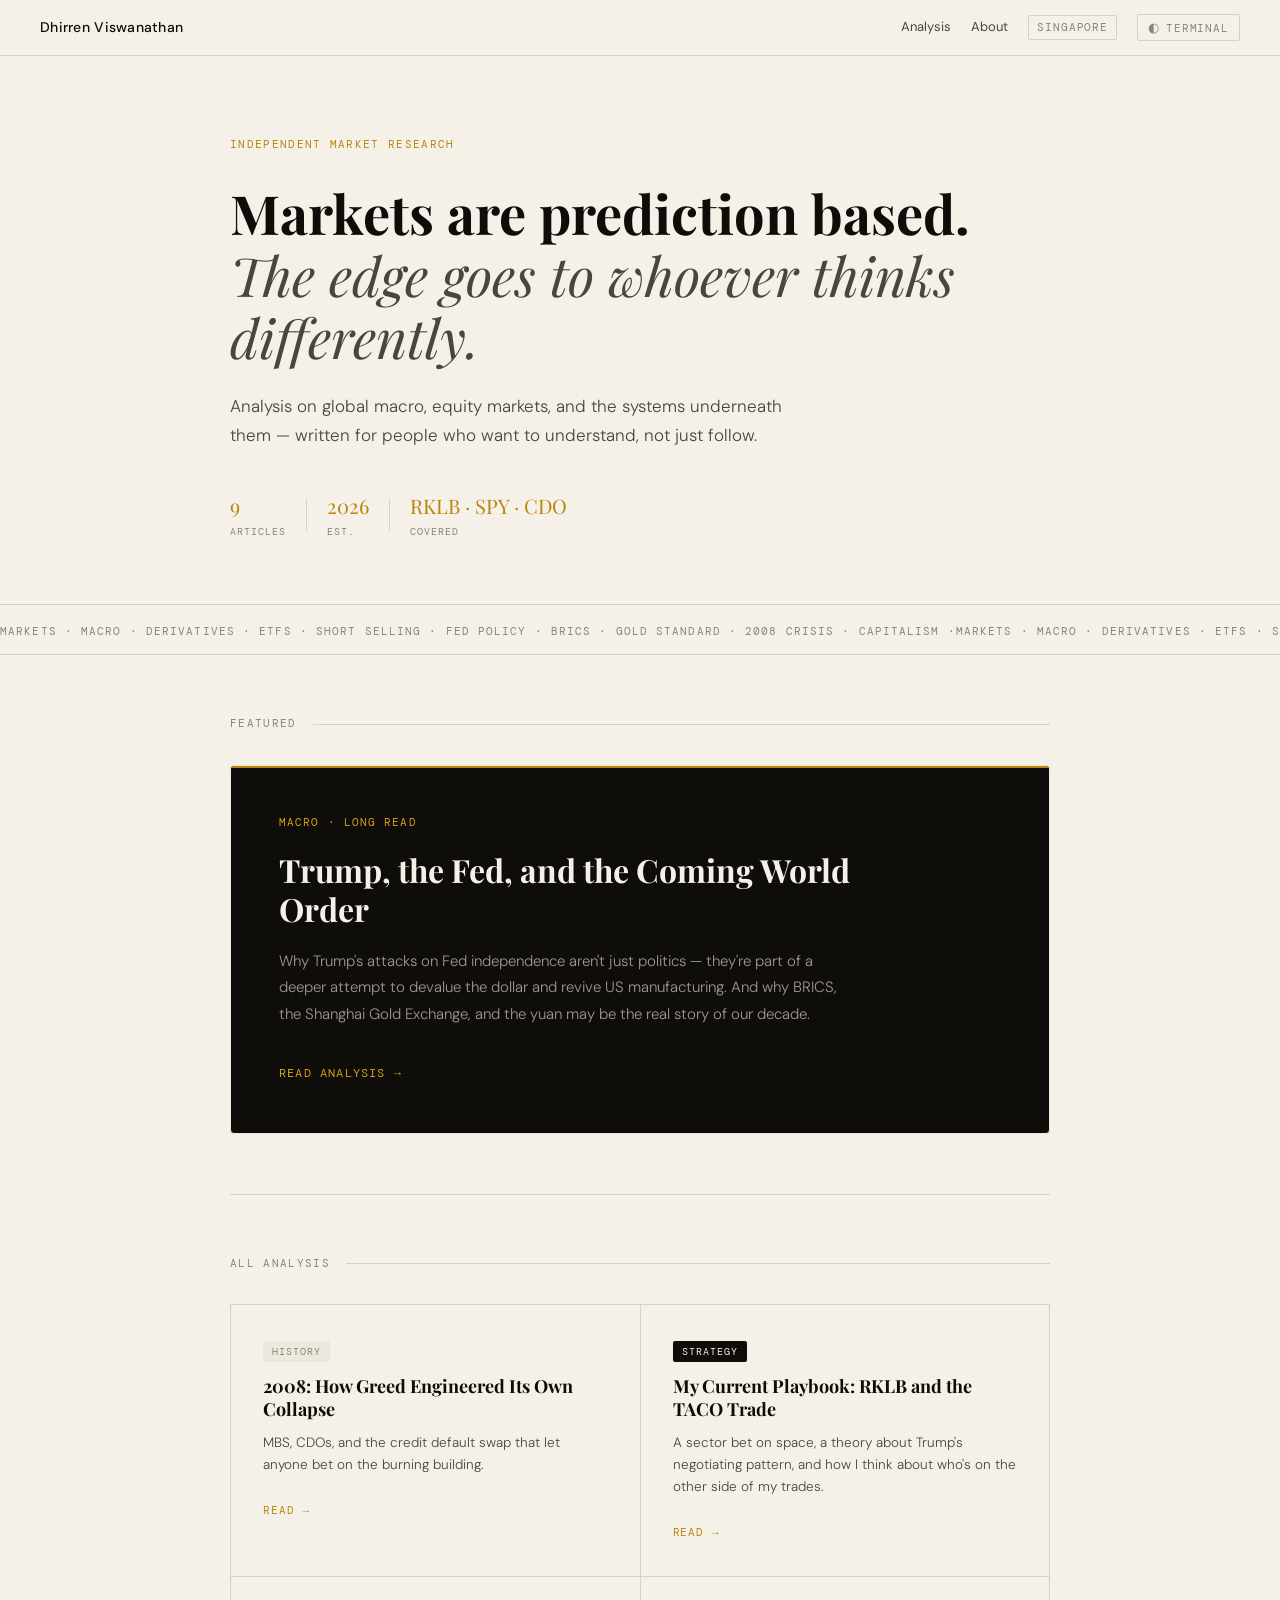
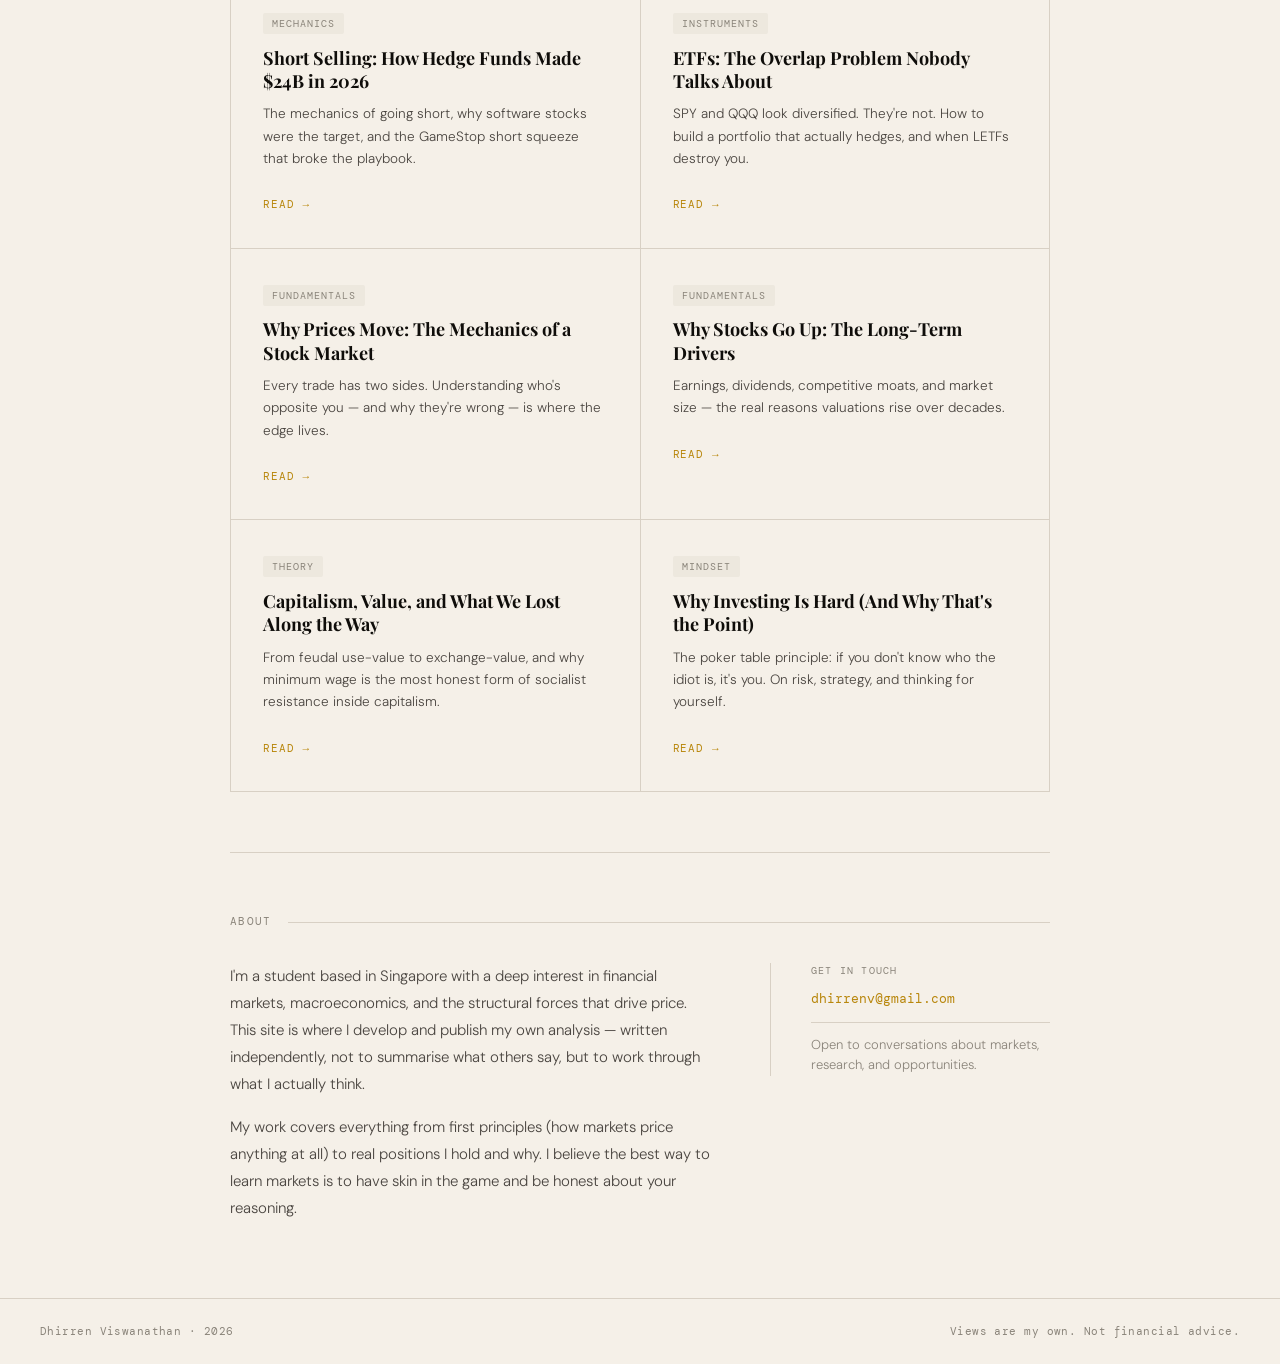
==== commit e40bf8b9: "Update index.html" ====
--- a/index.html
+++ b/index.html
@@ -318,7 +318,7 @@
       Independent Market Research
     </div>
     <h1 class="hero-title">
-      Markets are a prediction market.<br>
+      Markets are prediction based.<br>
       <em>The edge goes to whoever thinks differently.</em>
     </h1>
     <p class="hero-sub">
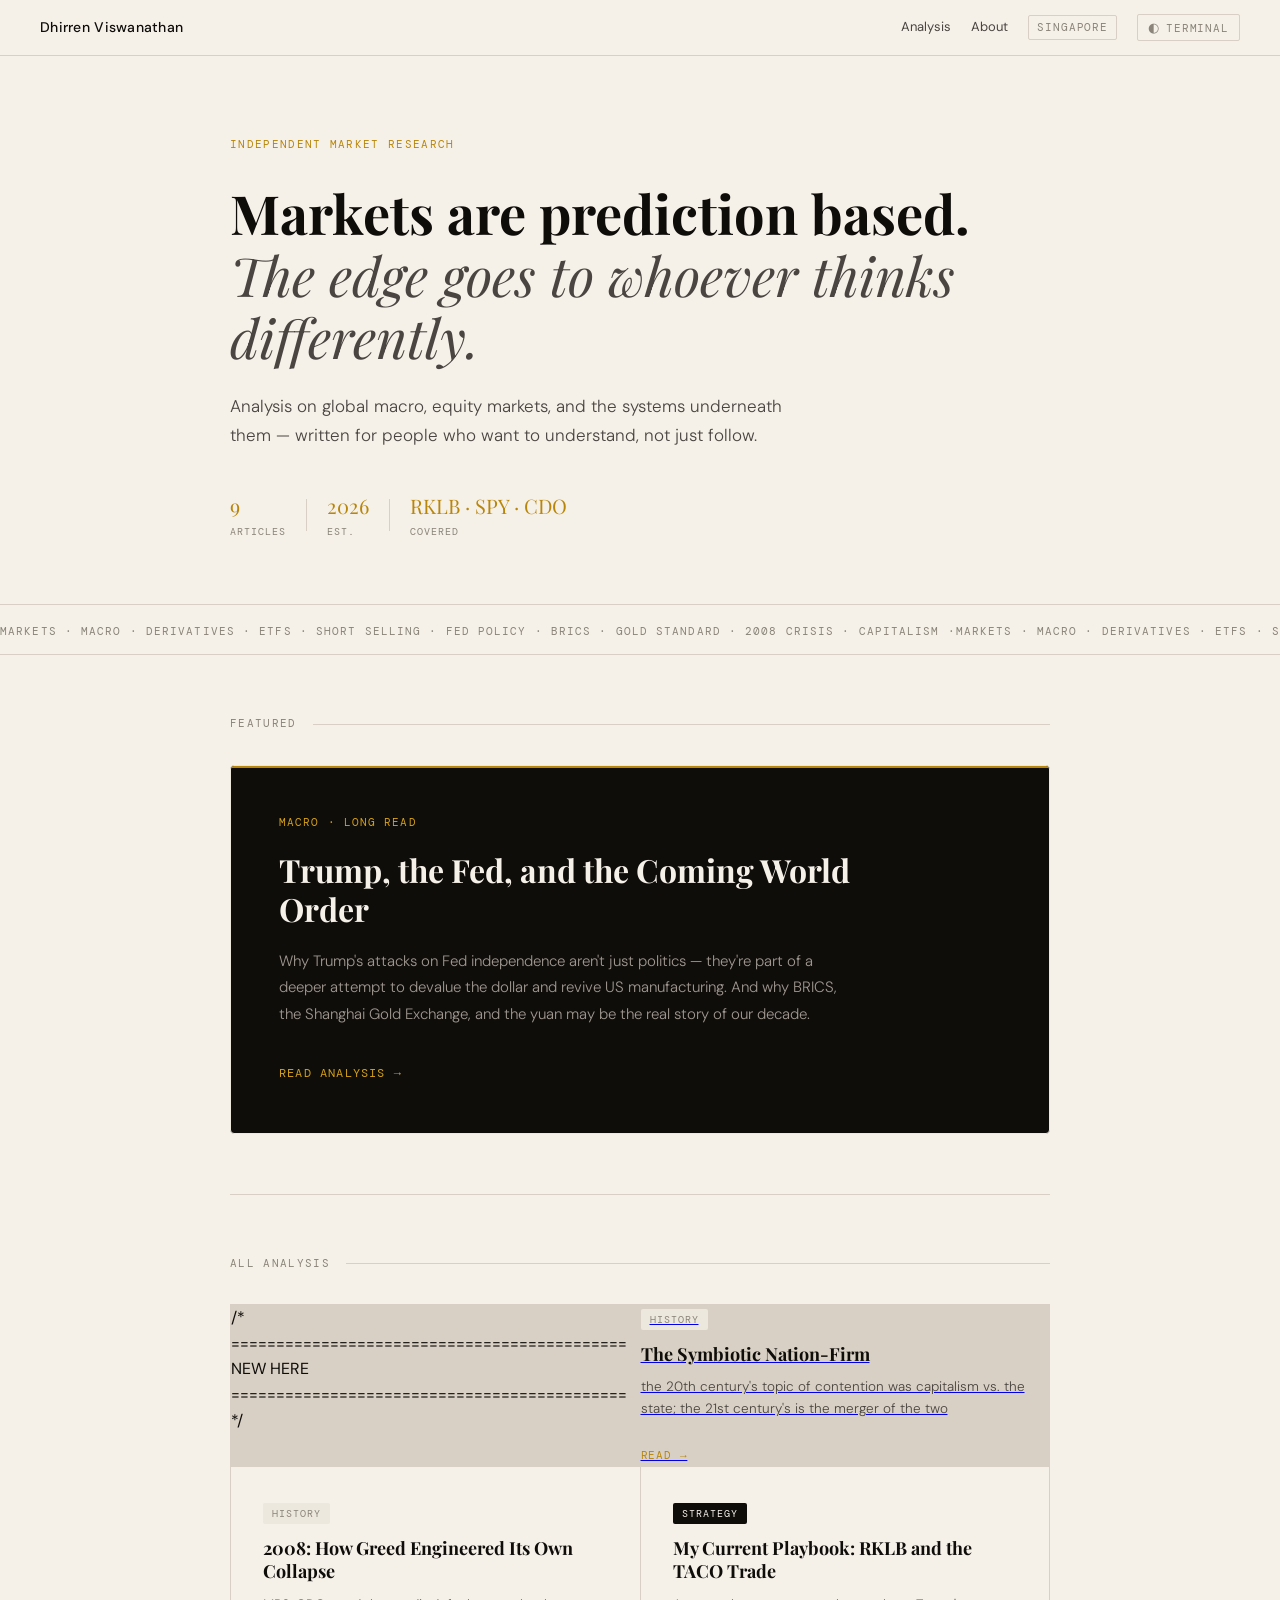
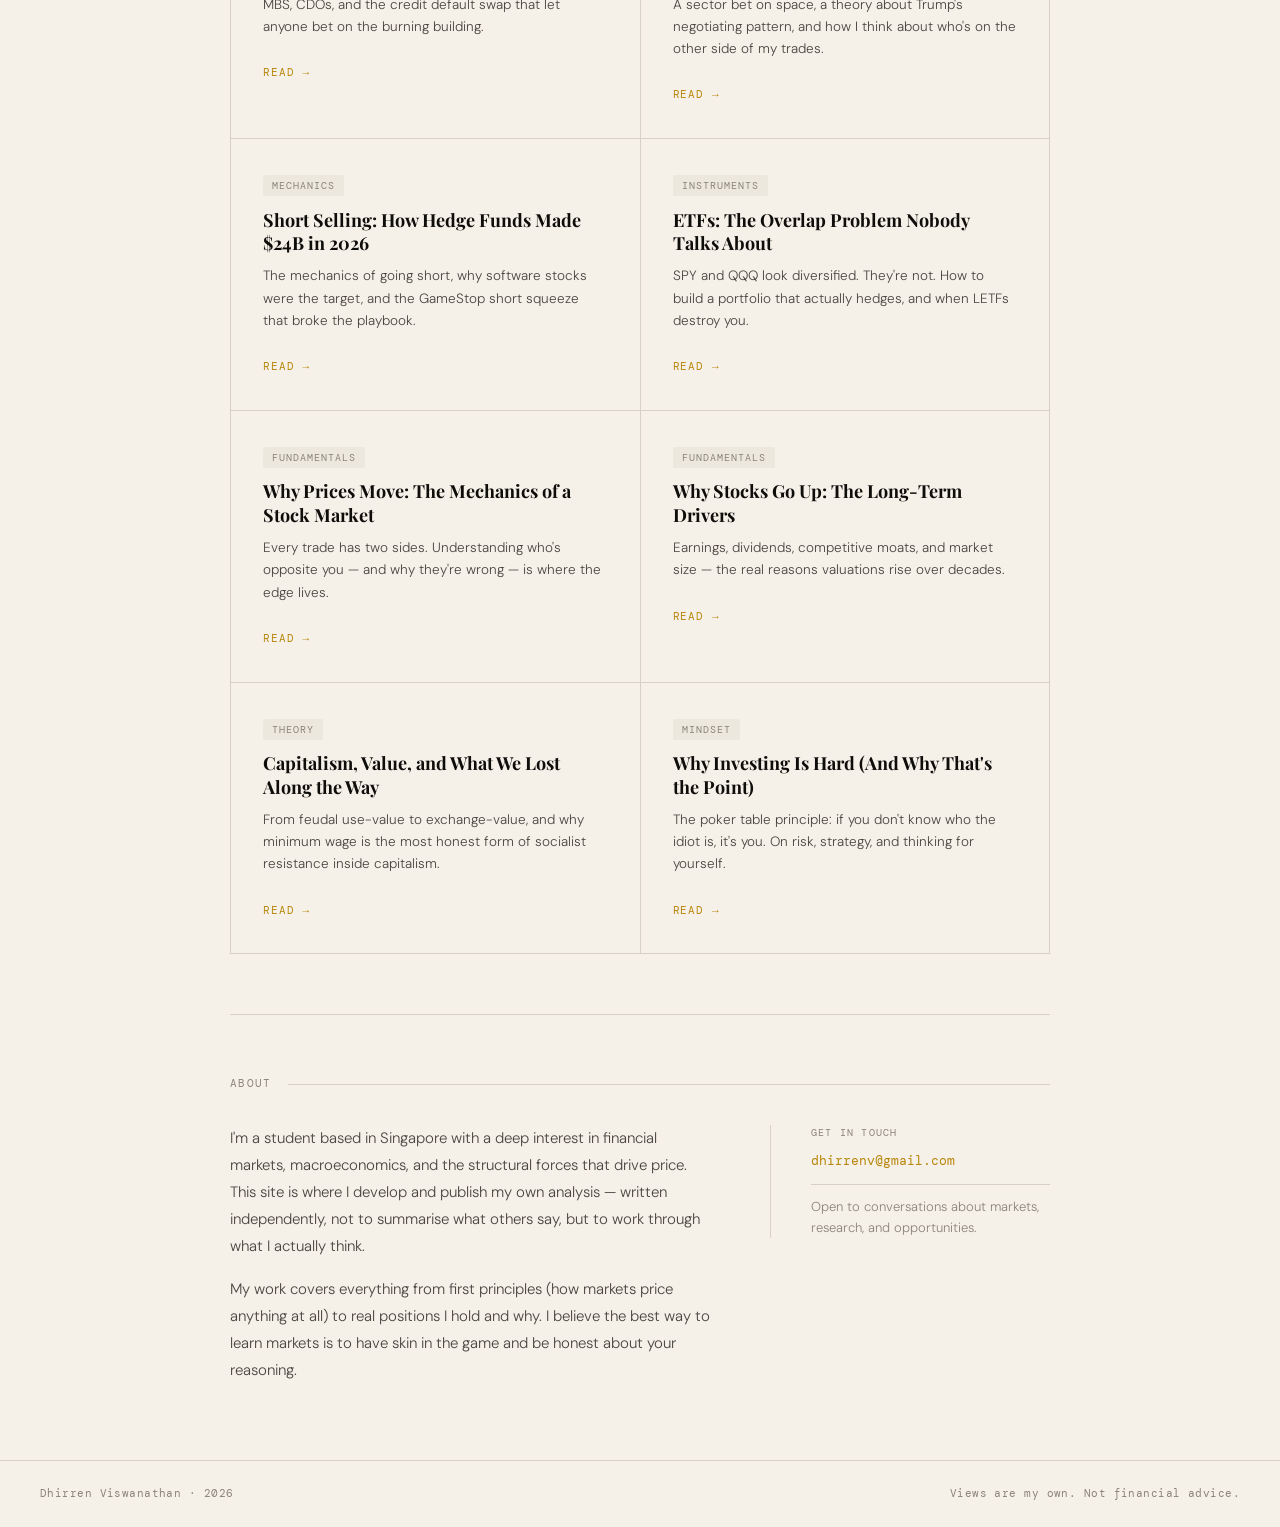
==== commit c8056ecb: "Update index.html" ====
--- a/index.html
+++ b/index.html
@@ -363,7 +363,18 @@
       <div class="section-rule"></div>
     </div>
     <div class="articles-grid">
-
+      /* ============================================
+      NEW HERE
+    ============================================ */
+
+      <a href="articles/nationstate.html" clas="article-card">
+        <div class="card-meta"><span class="card-tag">History</span></div>
+        <h3 class="card-title">The Symbiotic Nation-Firm</h3>
+        <p class="card-desc">the 20th century's topic of contention was capitalism vs. the state; the 21st century's is the merger of the two</p>
+        <span class="card-link">Read →</span>
+      </a>
+
+        
       <a href="articles/crisis.html" class="article-card">
         <div class="card-meta"><span class="card-tag">History</span></div>
         <h3 class="card-title">2008: How Greed Engineered Its Own Collapse</h3>
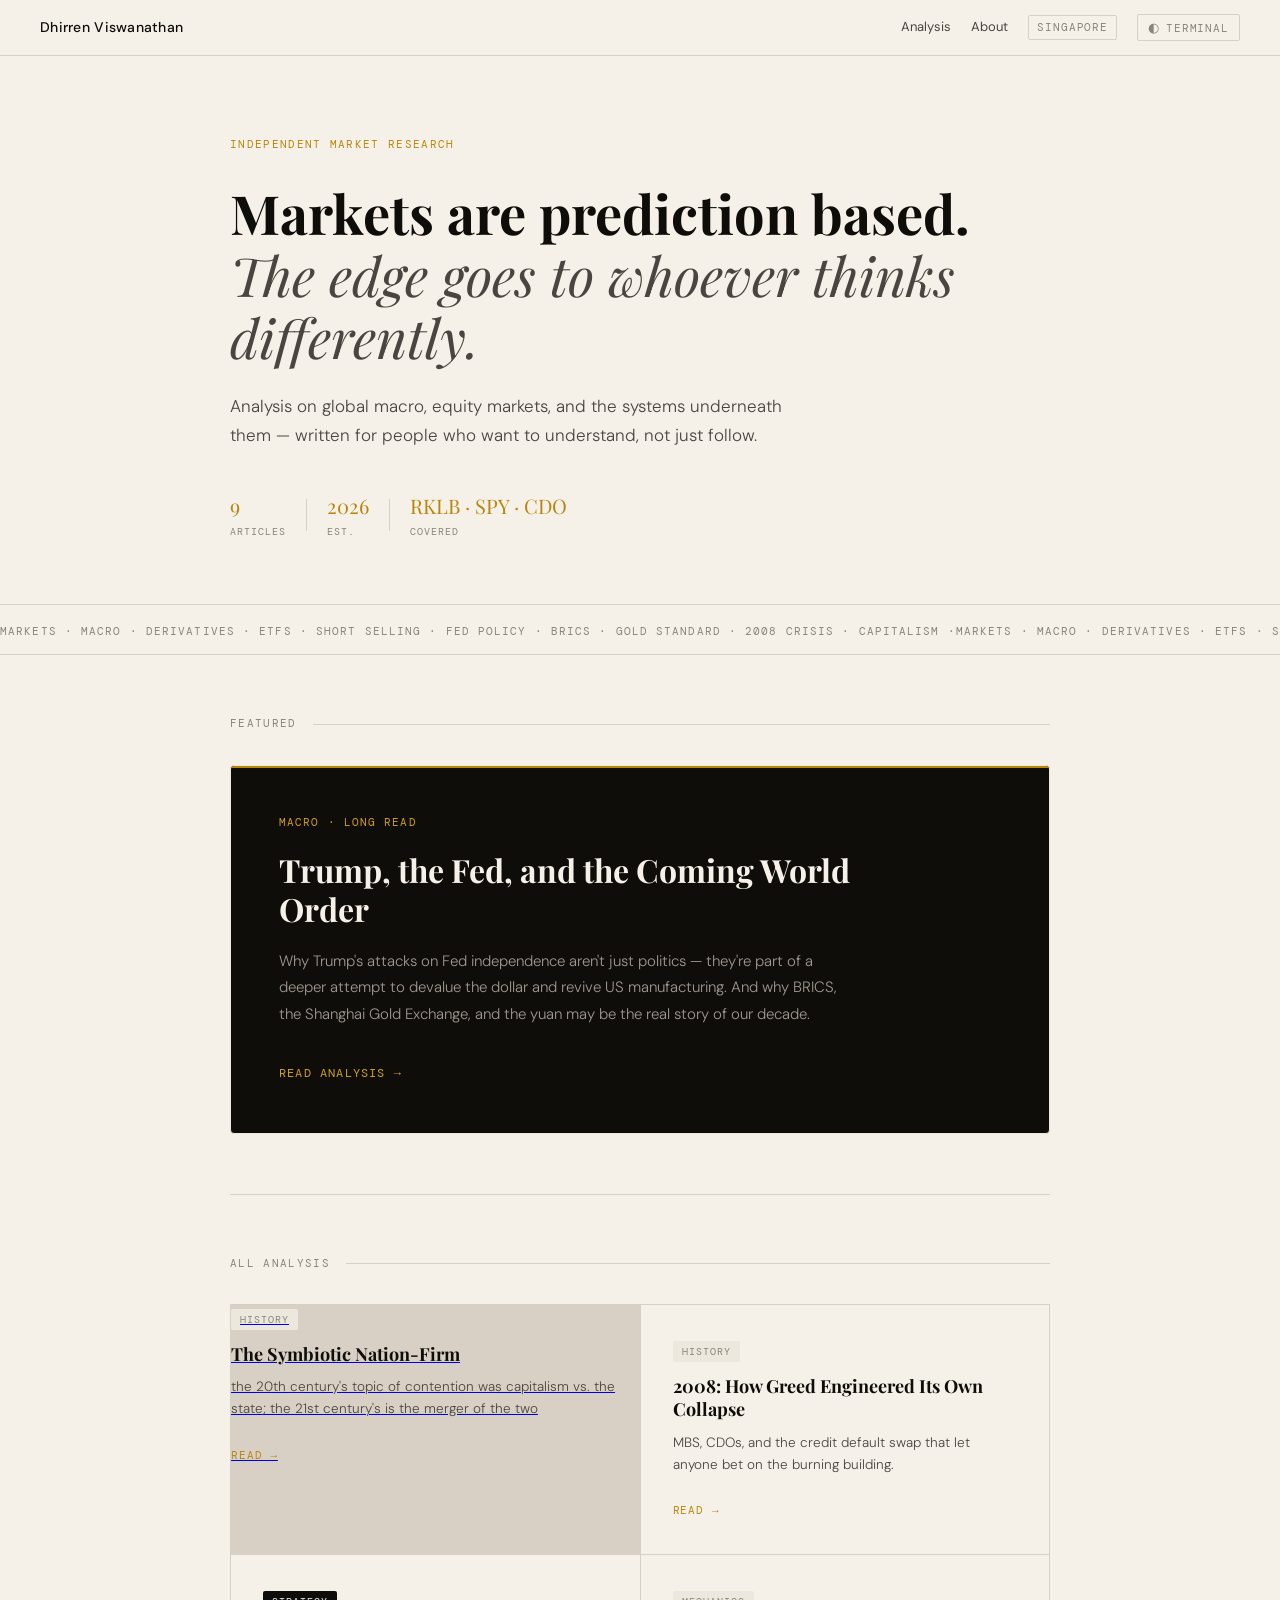
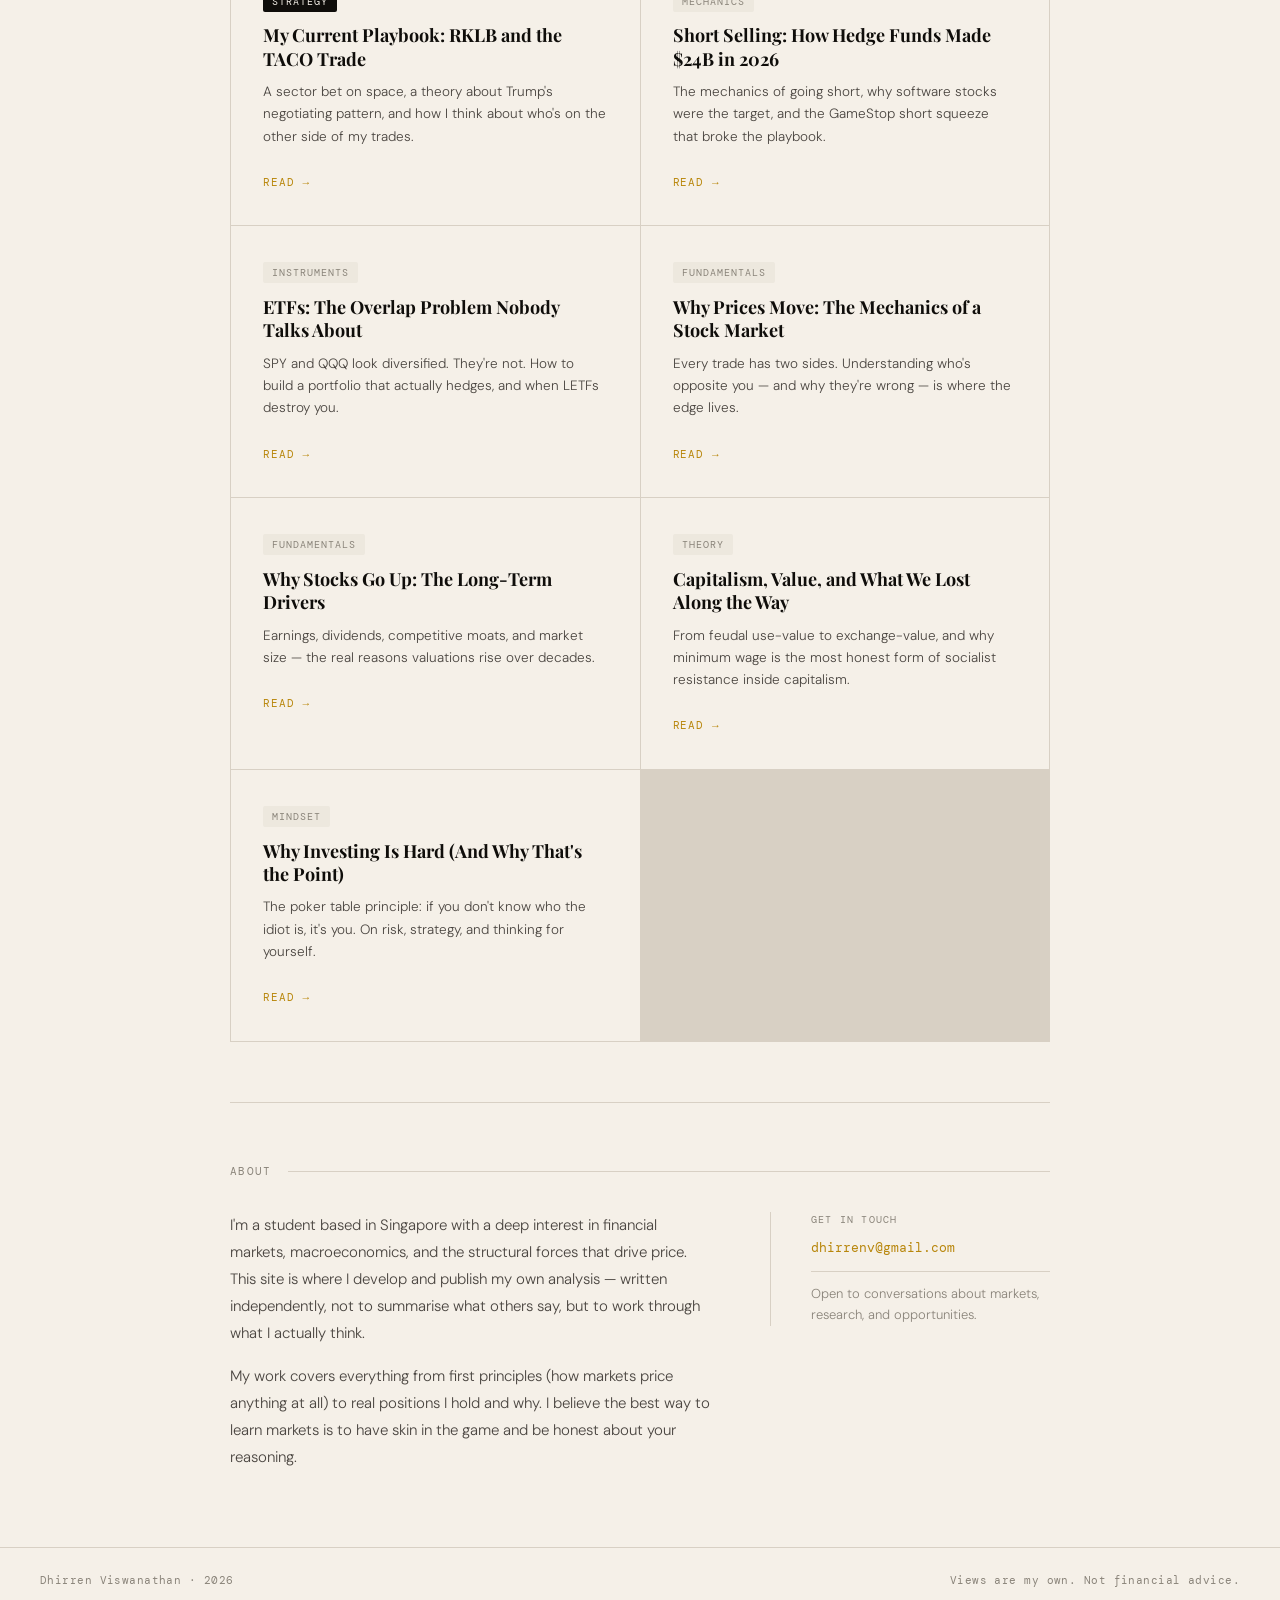
==== commit 6c47ed07: "Update index.html" ====
--- a/index.html
+++ b/index.html
@@ -363,9 +363,6 @@
       <div class="section-rule"></div>
     </div>
     <div class="articles-grid">
-      /* ============================================
-      NEW HERE
-    ============================================ */
 
       <a href="articles/nationstate.html" clas="article-card">
         <div class="card-meta"><span class="card-tag">History</span></div>
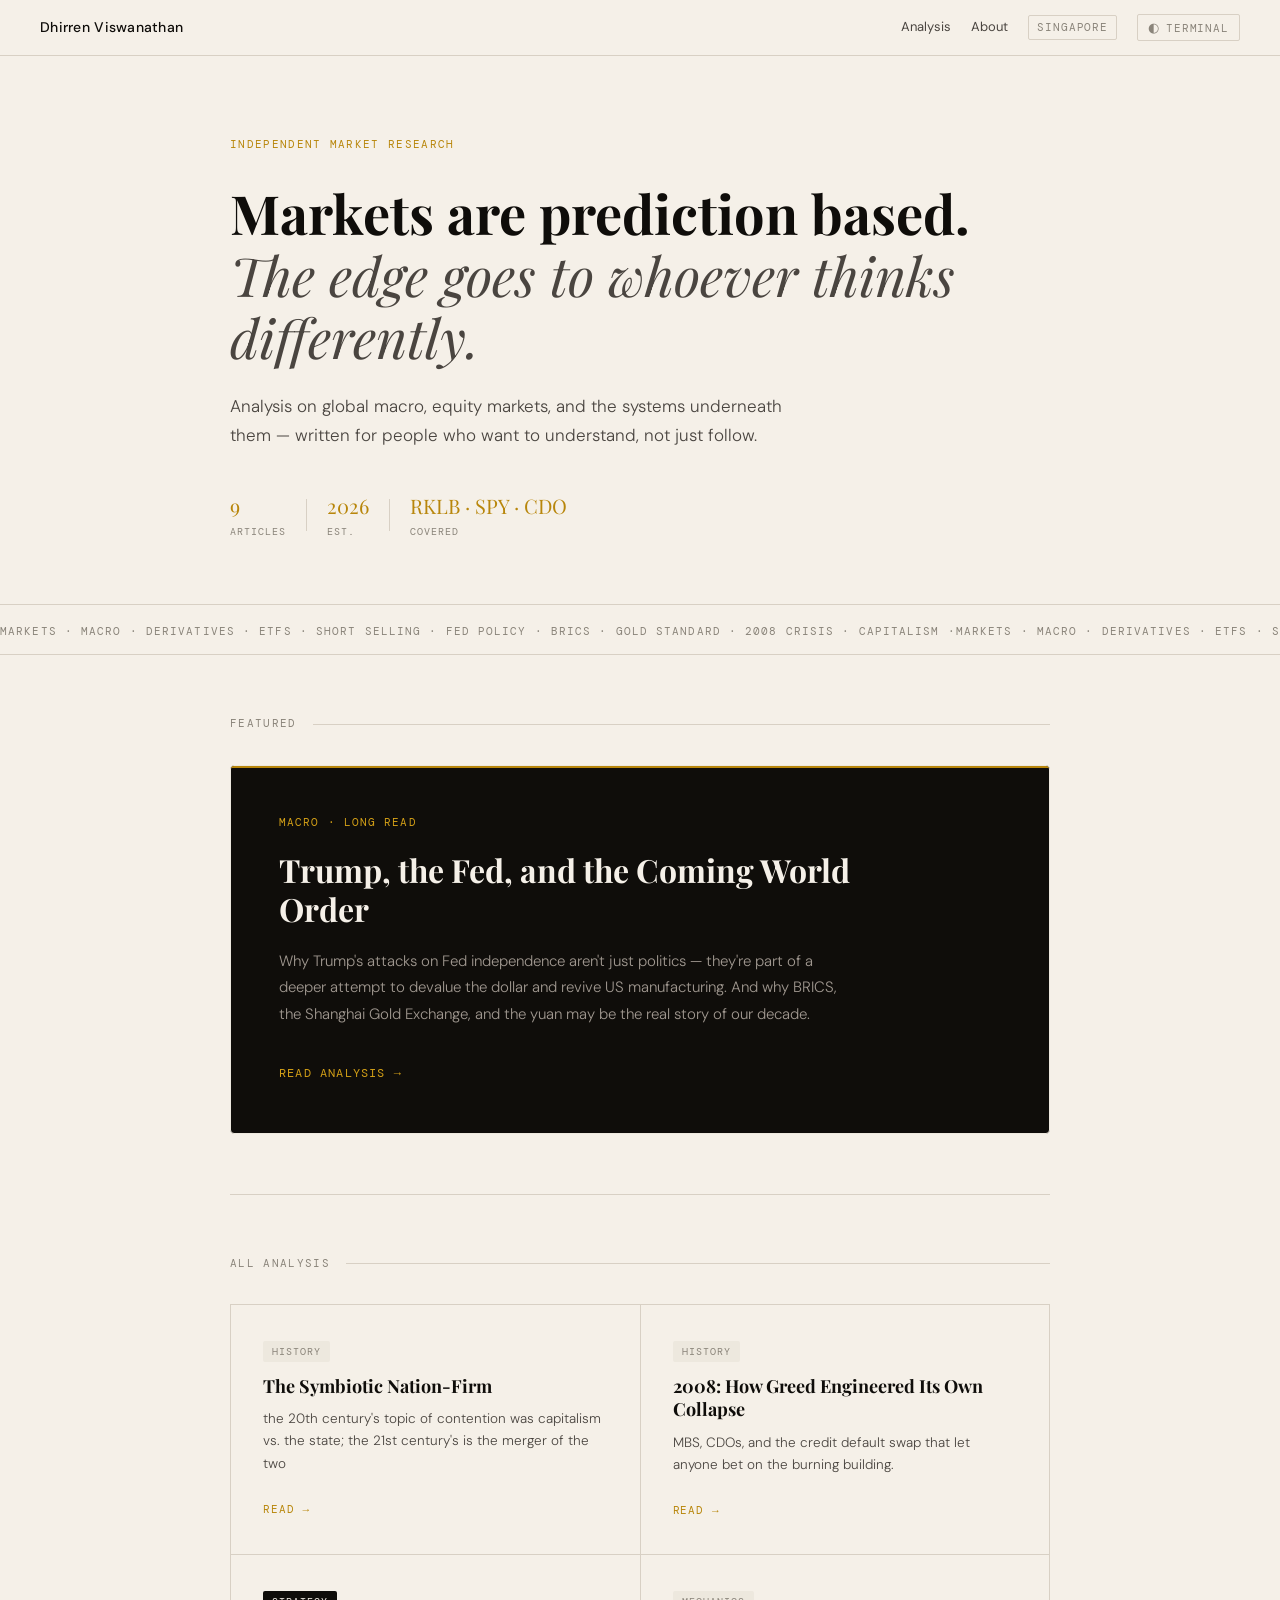
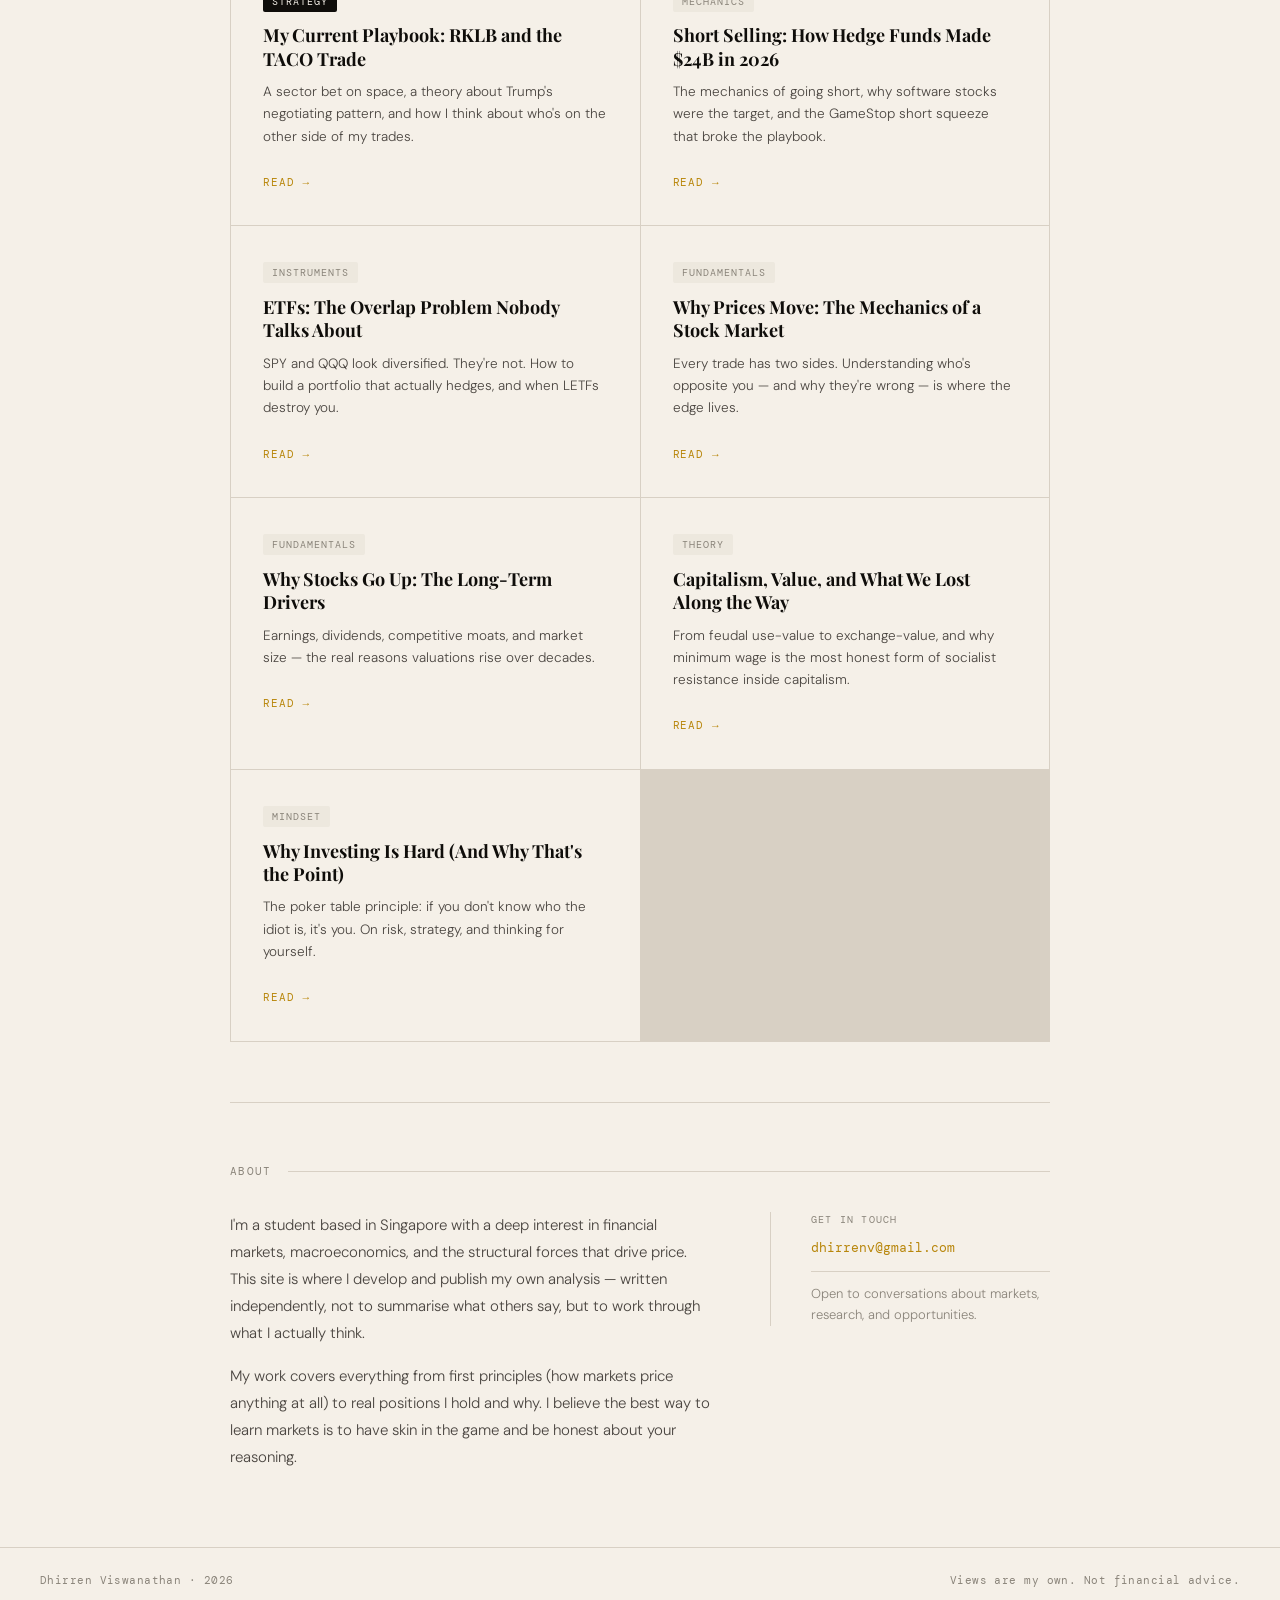
==== commit 311749ae: "Update index.html" ====
--- a/index.html
+++ b/index.html
@@ -364,7 +364,7 @@
     </div>
     <div class="articles-grid">
 
-      <a href="articles/nationstate.html" clas="article-card">
+      <a href="articles/nationstate.html" class="article-card">
         <div class="card-meta"><span class="card-tag">History</span></div>
         <h3 class="card-title">The Symbiotic Nation-Firm</h3>
         <p class="card-desc">the 20th century's topic of contention was capitalism vs. the state; the 21st century's is the merger of the two</p>
